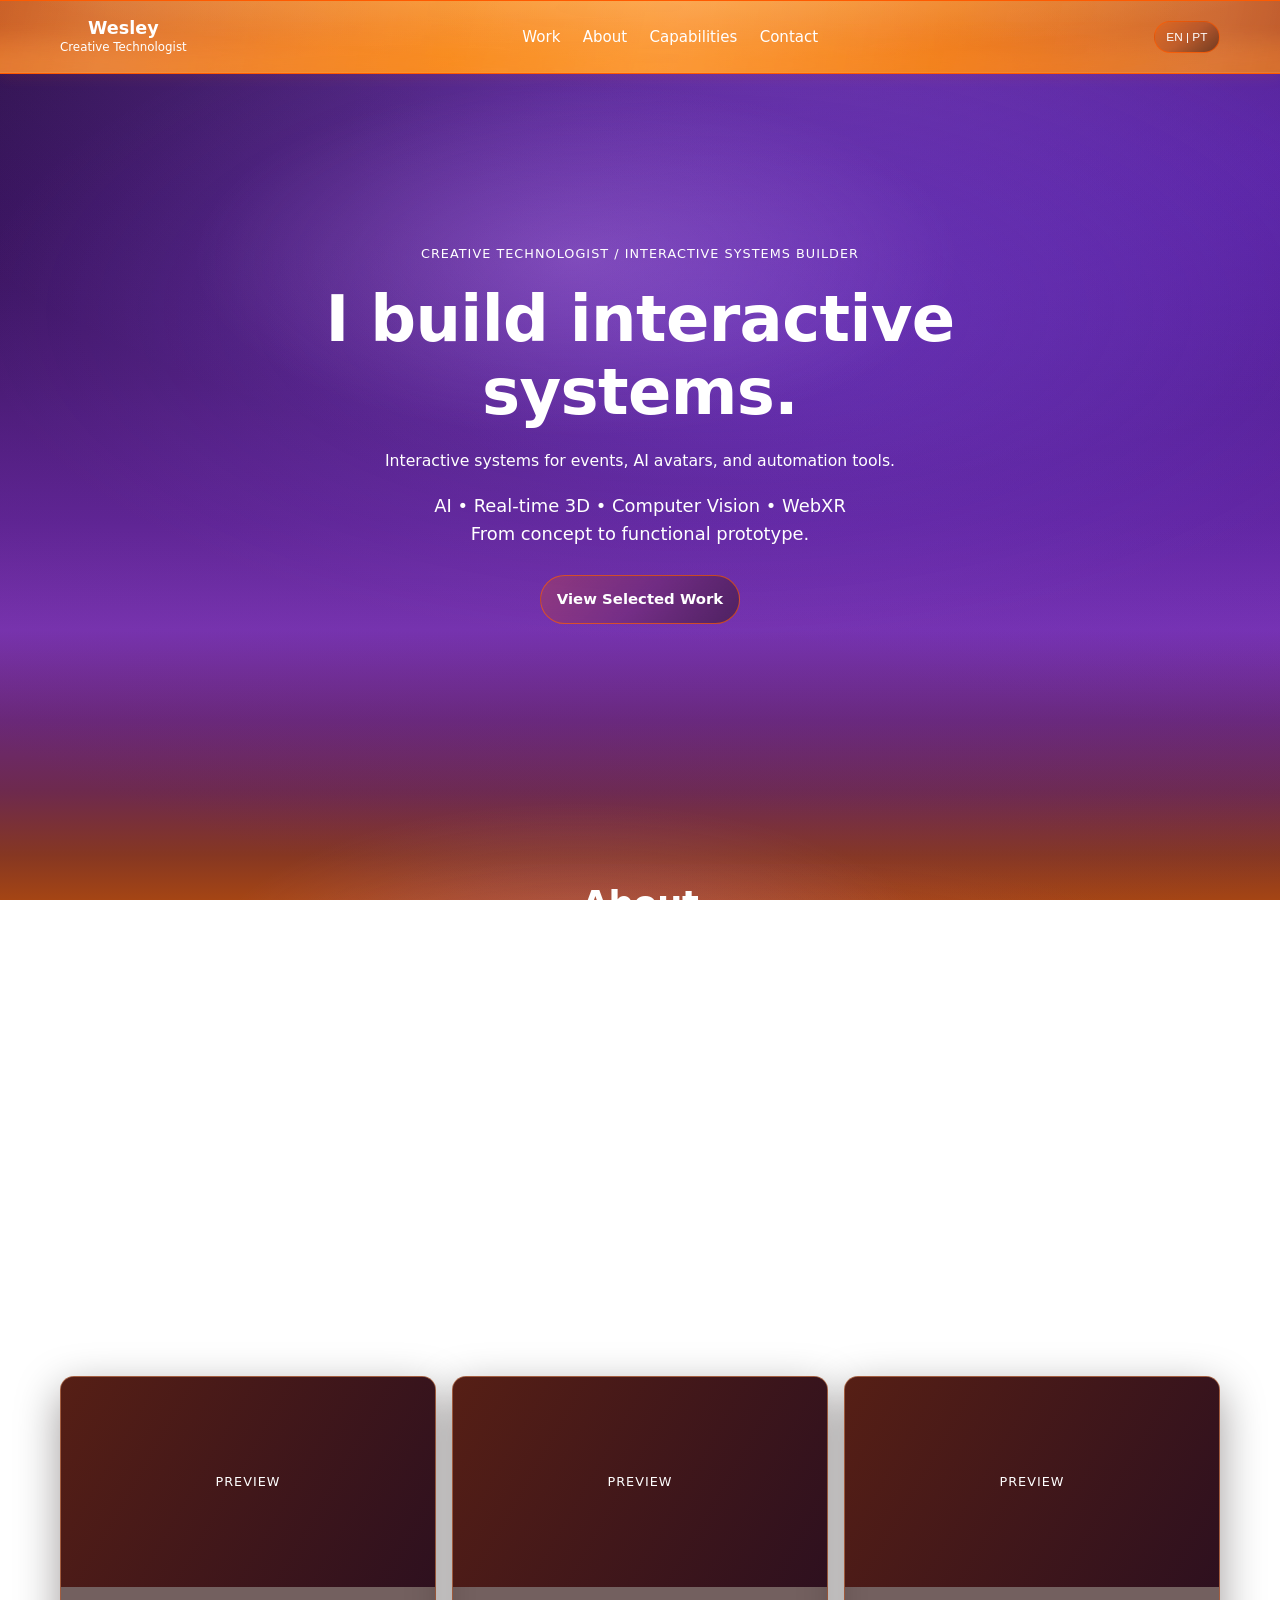
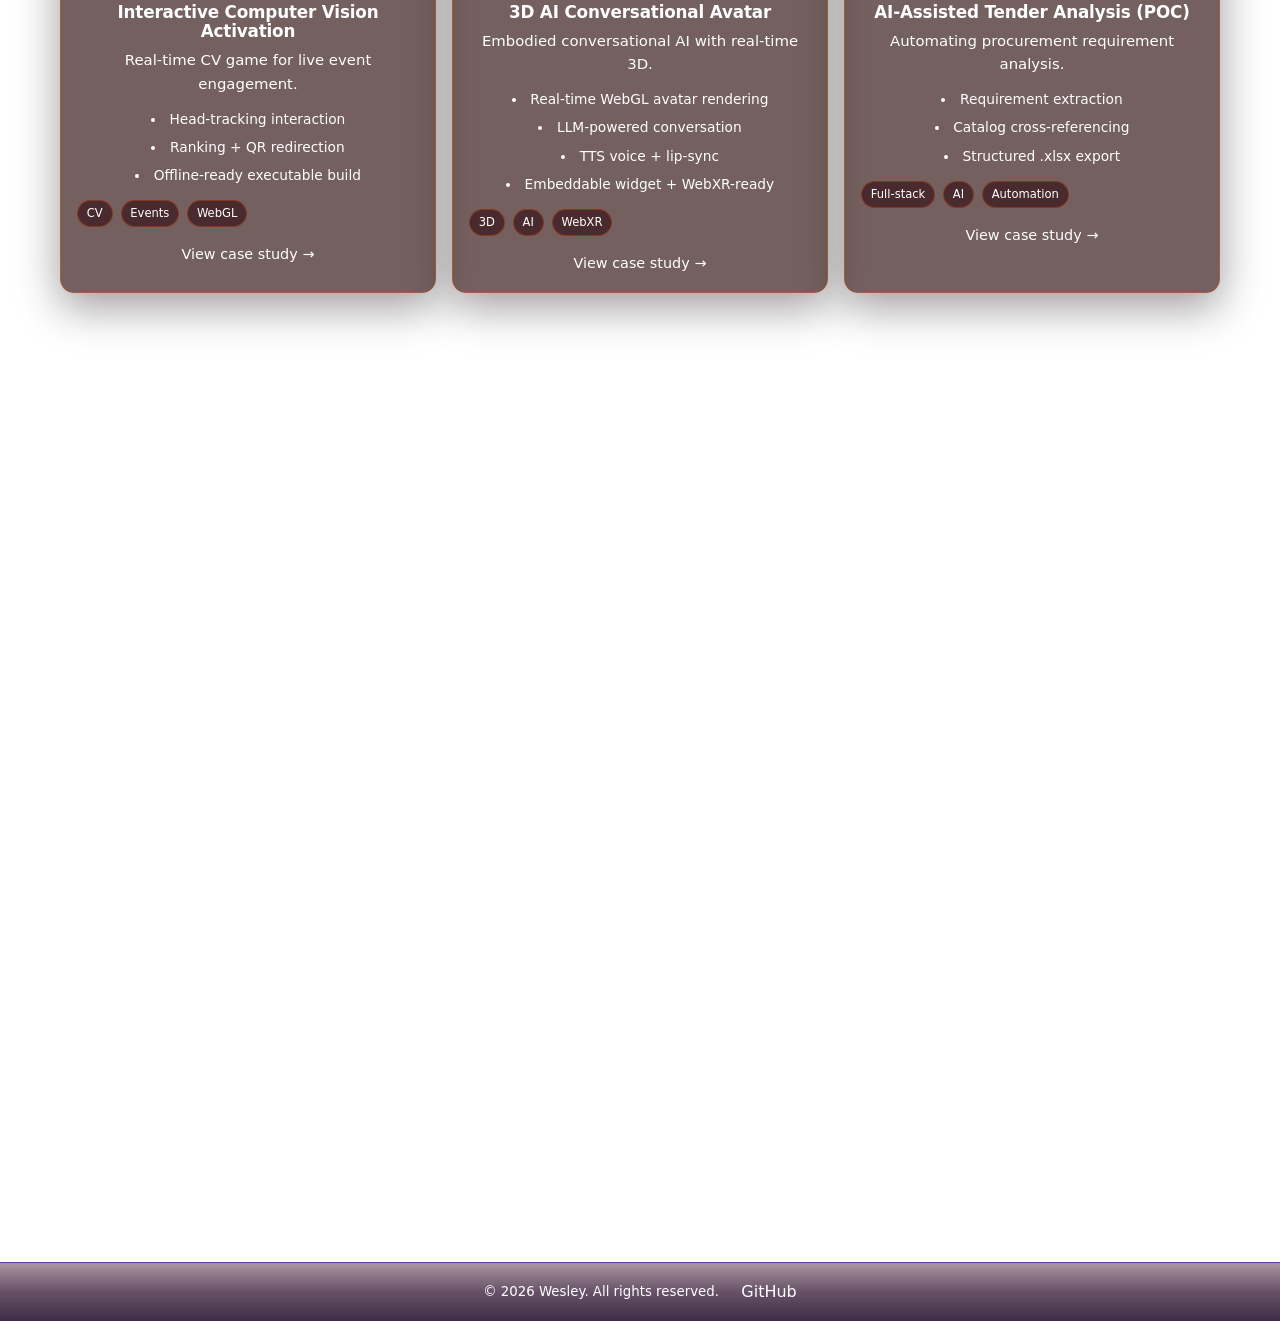
==== index.html @ 6552a95b "hi" ====
﻿<!doctype html>
<html lang="en" data-lang="en">
<head>
  <meta charset="utf-8">
  <meta name="viewport" content="width=device-width, initial-scale=1">
  <title>Wesley Lirio | Creative Technologist</title>
  <meta name="description" content="Creative Technologist portfolio focused on AI, real-time 3D, and computer vision interactive systems.">
  <meta property="og:title" content="Wesley Lirio | Creative Technologist">
  <meta property="og:description" content="I build interactive systems. AI, real-time 3D, computer vision.">
  <meta property="og:type" content="website">
  <meta property="og:image" content="assets/img/og-placeholder.jpg">
  <link rel="icon" type="image/svg+xml" href="assets/img/favicon.svg">
  <link rel="stylesheet" href="styles.css">
</head>
<body>
  <a class="skip-link" href="#main-content">Skip to content</a>

  <header class="site-header" id="top">
    <div class="container header-inner">
      <a href="#top" class="brand" aria-label="Home">
        <span class="brand-main">Wesley</span>
        <span class="brand-sub" data-i18n="brand_sub">Creative Technologist</span>
      </a>

      <nav aria-label="Primary navigation">
        <ul class="nav-list">
          <li><a href="#work" data-i18n="nav_work">Work</a></li>
          <li><a href="#about" data-i18n="nav_about">About</a></li>
          <li><a href="#capabilities" data-i18n="nav_capabilities">Capabilities</a></li>
          <li><a href="#contact" data-i18n="nav_contact">Contact</a></li>
        </ul>
      </nav>

      <button class="lang-toggle" id="langToggle" type="button" aria-label="Toggle language" aria-pressed="false">EN | PT</button>
    </div>
  </header>

  <main id="main-content">
    <section class="hero section container" id="hero">
      <p class="eyebrow" data-i18n="hero_eyebrow">Creative Technologist / Interactive Systems Builder</p>
      <h1 data-i18n="hero_title">I build interactive systems.</h1>
      <p class="hero-cred" data-i18n="hero_cred">Interactive systems for events, AI avatars, and automation tools.</p>
      <p class="hero-sub">
        <span data-i18n="hero_sub_line_1">AI • Real-time 3D • Computer Vision • WebXR</span><br>
        <span data-i18n="hero_sub_line_2">From concept to functional prototype.</span>
      </p>
      <a class="btn" href="#work" data-i18n="hero_cta">View Selected Work</a>
    </section>

    <section class="section container" id="about" aria-labelledby="about-title">
      <div class="section-head">
        <h2 id="about-title" data-i18n="about_title">About</h2>
      </div>
      <p data-i18n="about_text_1">I am Wesley Lirio, and I build interactive systems using AI, real-time 3D, and computer vision.</p>
      <p data-i18n="about_text_2">My work focuses on transforming ideas into functional prototypes - systems that can be tested, demonstrated, and iterated quickly. I combine emerging technologies with practical execution, turning concepts into usable products.</p>
      <p data-i18n="about_text_3">I've worked across event activations, AI-driven avatars, and automation tools, always focusing on practical implementation and rapid iteration.</p>
      <p data-i18n="about_text_4">I'm driven by curiosity, execution, and the challenge of making complex technology feel simple and usable.</p>
    </section>

    <section class="section container" id="work" aria-labelledby="work-title">
      <div class="section-head">
        <h2 id="work-title" data-i18n="work_title">Selected Work</h2>
      </div>

      <div class="work-grid">
        <article class="work-card" aria-label="Interactive Computer Vision Activation">
          <a class="card-link-wrap" href="projects/activation.html">
            <div class="media-wrap" data-video="assets/video/activation-preview.mp4">
              <div class="media-fallback" aria-hidden="true">
                <span>Preview</span>
              </div>
              <img src="assets/img/activation-thumb.jpg" alt="Interactive Computer Vision Activation thumbnail" loading="lazy">
              <video muted loop playsinline preload="none" aria-hidden="true">
                <source src="assets/video/activation-preview.mp4" type="video/mp4">
              </video>
              <span class="mobile-open" aria-hidden="true">Open</span>
            </div>
          </a>
          <div class="card-body">
            <h3>Interactive Computer Vision Activation</h3>
            <p>Real-time CV game for live event engagement.</p>
            <ul>
              <li>Head-tracking interaction</li>
              <li>Ranking + QR redirection</li>
              <li>Offline-ready executable build</li>
            </ul>
            <div class="tags" aria-label="Tags">
              <span>CV</span>
              <span>Events</span>
              <span>WebGL</span>
            </div>
            <a class="case-link" href="projects/activation.html">View case study <span aria-hidden="true">→</span></a>
          </div>
        </article>

        <article class="work-card" aria-label="3D AI Conversational Avatar">
          <a class="card-link-wrap" href="projects/avatar.html">
            <div class="media-wrap" data-video="assets/video/avatar-preview.mp4">
              <div class="media-fallback" aria-hidden="true">
                <span>Preview</span>
              </div>
              <img src="assets/img/avatar-thumb.jpg" alt="3D AI Conversational Avatar thumbnail" loading="lazy">
              <video muted loop playsinline preload="none" aria-hidden="true">
                <source src="assets/video/avatar-preview.mp4" type="video/mp4">
              </video>
              <span class="mobile-open" aria-hidden="true">Open</span>
            </div>
          </a>
          <div class="card-body">
            <h3>3D AI Conversational Avatar</h3>
            <p>Embodied conversational AI with real-time 3D.</p>
            <ul>
              <li>Real-time WebGL avatar rendering</li>
              <li>LLM-powered conversation</li>
              <li>TTS voice + lip-sync</li>
              <li>Embeddable widget + WebXR-ready</li>
            </ul>
            <div class="tags" aria-label="Tags">
              <span>3D</span>
              <span>AI</span>
              <span>WebXR</span>
            </div>
            <a class="case-link" href="projects/avatar.html">View case study <span aria-hidden="true">→</span></a>
          </div>
        </article>

        <article class="work-card" aria-label="AI-Assisted Tender Analysis">
          <a class="card-link-wrap" href="projects/tender.html">
            <div class="media-wrap" data-video="assets/video/tender-preview.mp4">
              <div class="media-fallback" aria-hidden="true">
                <span>Preview</span>
              </div>
              <img src="assets/img/tender-thumb.jpg" alt="AI-Assisted Tender Analysis thumbnail" loading="lazy">
              <video muted loop playsinline preload="none" aria-hidden="true">
                <source src="assets/video/tender-preview.mp4" type="video/mp4">
              </video>
              <span class="mobile-open" aria-hidden="true">Open</span>
            </div>
          </a>
          <div class="card-body">
            <h3>AI-Assisted Tender Analysis (POC)</h3>
            <p>Automating procurement requirement analysis.</p>
            <ul>
              <li>Requirement extraction</li>
              <li>Catalog cross-referencing</li>
              <li>Structured .xlsx export</li>
            </ul>
            <div class="tags" aria-label="Tags">
              <span>Full-stack</span>
              <span>AI</span>
              <span>Automation</span>
            </div>
            <a class="case-link" href="projects/tender.html">View case study <span aria-hidden="true">→</span></a>
          </div>
        </article>
      </div>
    </section>

    <section class="section container" id="capabilities" aria-labelledby="capabilities-title">
      <div class="section-head">
        <h2 id="capabilities-title" data-i18n="cap_title">Capabilities</h2>
      </div>
      <ul class="capabilities-list">
        <li data-i18n="cap_1">Interactive Systems Development</li>
        <li data-i18n="cap_2">AI Integration &amp; Prototyping</li>
        <li data-i18n="cap_3">Real-Time 3D &amp; WebXR</li>
        <li data-i18n="cap_4">Event &amp; Activation Technology</li>
        <li data-i18n="cap_5">Technical Prototyping for Innovation</li>
      </ul>
      <p class="tools-line" data-i18n="tools_line">Tools &amp; Technologies: Three.js, WebGL, WebXR, Node.js, LLM APIs, MediaPipe, Electron, Git, REST APIs.</p>
    </section>

    <section class="section container" id="contact" aria-labelledby="contact-title">
      <div class="section-head">
        <h2 id="contact-title" data-i18n="contact_title">Contact</h2>
      </div>
      <p data-i18n="contact_text">Open to opportunities in product development, innovation teams, and interactive systems.</p>
      <ul class="contact-list">
        <li>Wesley Lirio</li>
        <li><a href="mailto:mechamedeley@gmail.com">Email</a></li>
        <li><a href="https://linkedin.com/in/wesleylirio" target="_blank" rel="noopener noreferrer">LinkedIn</a></li>
        <li>Brazil (MG) - Remote-friendly</li>
      </ul>
    </section>
  </main>

  <footer class="site-footer">
    <div class="container footer-inner">
      <small>&copy; <span id="year"></span> Wesley. All rights reserved.</small>
      <a href="https://github.com/" target="_blank" rel="noopener noreferrer">GitHub</a>
    </div>
  </footer>

  <script src="main.js"></script>
</body>
</html>
---- styles.css ----
﻿:root {
  --bg: #2a1209;
  --bg-elev: rgba(50, 22, 20, 0.68);
  --bg-soft: rgba(58, 24, 30, 0.74);
  --text: #ffffff;
  --muted: #ffffff;
  --accent: #ff5a00;
  --accent-violet: #8f63ff;
  --accent-soft: #8b2a1d;
  --border: rgba(255, 90, 0, 0.34);
  --border-hot: rgba(255, 90, 0, 0.62);
  --max-width: 1160px;
  --radius: 14px;
  --header-height: 72px;
  --shadow: 0 14px 44px rgba(12, 2, 2, 0.4);
}

* {
  box-sizing: border-box;
}

html {
  scroll-behavior: smooth;
}

body {
  margin: 0;
  font-family: system-ui, -apple-system, Segoe UI, Roboto, Helvetica, Arial, sans-serif;
  background:
    radial-gradient(46% 34% at 50% 36%, rgba(215, 156, 255, 0.26) 0%, rgba(215, 156, 255, 0) 72%),
    radial-gradient(70% 52% at 50% 36%, rgba(152, 92, 255, 0.22) 0%, rgba(152, 92, 255, 0) 74%),
    radial-gradient(90% 70% at 50% 36%, rgba(96, 52, 208, 0.2) 0%, rgba(96, 52, 208, 0) 76%),
    radial-gradient(96rem 56rem at 50% -10%, rgba(168, 88, 255, 0.56), transparent 66%),
    radial-gradient(84rem 50rem at 82% 14%, rgba(120, 42, 255, 0.38), transparent 72%),
    radial-gradient(100rem 62rem at 50% 210%, rgba(255, 98, 0, 0.62), transparent 72%),
    linear-gradient(180deg, #210d36 0%, #331153 22%, #491a70 42%, #5f2490 58%, #7833ac 70%, #6a2878 80%, #6e2a4d 88%, #863722 95%, #a54514 100%);
  color: var(--text);
  line-height: 1.6;
  background-attachment: fixed;
  text-align: center;
  background-size: 90% 80%, 110% 96%, 132% 116%, 120% 120%, 125% 125%, 130% 130%, 100% 100%;
  animation: heroShaderRipple 5.8s ease-in-out infinite;
}

a {
  color: var(--text);
  text-decoration: none;
  transition: color 180ms ease;
}

a:hover {
  color: #ffffff;
}

img,
video {
  display: block;
  width: 100%;
  height: 100%;
  object-fit: cover;
}

:focus-visible {
  outline: 2px solid var(--accent);
  outline-offset: 3px;
  border-radius: 4px;
}

.skip-link {
  position: absolute;
  left: -9999px;
  top: auto;
}

.skip-link:focus {
  left: 16px;
  top: 16px;
  background: #fff;
  color: #000;
  padding: 8px 12px;
  z-index: 3000;
}

.container {
  width: min(100% - 2.4rem, var(--max-width));
  margin-inline: auto;
}

.section {
  padding: clamp(3.4rem, 7vw, 6rem) 0;
  scroll-margin-top: calc(var(--header-height) + 1rem);
}

.section-head {
  margin-bottom: 1.25rem;
}

h1,
h2,
h3 {
  margin: 0;
  line-height: 1.15;
  letter-spacing: -0.01em;
}

h1 {
  font-size: clamp(2rem, 5vw, 4rem);
  max-width: 16ch;
}

h2 {
  font-size: clamp(1.5rem, 3.1vw, 2.2rem);
}

p {
  margin: 0 0 1rem;
  color: #ffffff;
}


.site-header {
  position: sticky;
  top: 0;
  z-index: 1000;
  border-top: 1px solid #ff5a00;
  border-bottom: 1px solid #ff5a00;
  overflow: hidden;
  background-clip: padding-box;
  background:
    radial-gradient(66% 190% at 50% -36%, rgba(255, 235, 170, 0.42) 0%, rgba(255, 235, 170, 0) 58%),
    radial-gradient(58% 160% at 50% 20%, rgba(255, 110, 16, 0.42) 0%, rgba(255, 110, 16, 0) 64%),
    radial-gradient(120% 220% at 14% 100%, rgba(255, 90, 0, 0.28) 0%, rgba(255, 90, 0, 0) 62%),
    linear-gradient(100deg, rgba(168, 58, 16, 0.92) 0%, rgba(238, 106, 24, 0.93) 36%, rgba(255, 126, 30, 0.94) 50%, rgba(236, 104, 22, 0.93) 64%, rgba(160, 55, 15, 0.92) 100%);
  background-size: 140% 140%;
  background-position: 50% 48%;
  animation: sunsetDrift 7.8s ease-in-out infinite alternate;
  box-shadow: inset 0 -1px 0 rgba(255, 170, 88, 0.2), 0 0 16px rgba(255, 90, 0, 0.14);
}

.site-header::before {
  content: "";
  position: absolute;
  inset: -38% -30%;
  pointer-events: none;
  background:
    radial-gradient(30% 46% at 8% 72%, rgba(255, 154, 58, 0.44) 0%, rgba(255, 154, 58, 0) 72%),
    radial-gradient(32% 48% at 28% 74%, rgba(255, 124, 26, 0.38) 0%, rgba(255, 124, 26, 0) 72%),
    radial-gradient(30% 46% at 48% 70%, rgba(255, 142, 36, 0.42) 0%, rgba(255, 142, 36, 0) 72%),
    radial-gradient(34% 50% at 70% 76%, rgba(255, 118, 20, 0.38) 0%, rgba(255, 118, 20, 0) 72%),
    radial-gradient(30% 46% at 92% 72%, rgba(255, 150, 50, 0.4) 0%, rgba(255, 150, 50, 0) 72%);
  filter: blur(5px);
  opacity: 0.98;
  animation: waveRoll 4.4s ease-in-out infinite;
}

.site-header::after {
  content: "";
  position: absolute;
  inset: -28% -24%;
  pointer-events: none;
  background:
    linear-gradient(102deg, rgba(255, 214, 148, 0) 8%, rgba(255, 214, 148, 0.28) 22%, rgba(255, 114, 18, 0.46) 40%, rgba(255, 162, 78, 0.4) 52%, rgba(255, 114, 18, 0.4) 66%, rgba(255, 214, 148, 0.22) 80%, rgba(255, 214, 148, 0) 92%);
  mix-blend-mode: screen;
  filter: blur(8px);
  opacity: 0.88;
  animation: crestSweep 4.2s ease-in-out infinite;
}

.header-inner {
  min-height: var(--header-height);
  display: grid;
  grid-template-columns: auto 1fr auto;
  align-items: center;
  gap: 1rem;
  position: relative;
  z-index: 1;
}

@keyframes sunsetDrift {
  0% {
    background-position: 38% 46%;
    filter: saturate(1.02) brightness(0.94);
  }
  50% {
    background-position: 60% 56%;
    filter: saturate(1.2) brightness(1.1);
  }
  100% {
    background-position: 40% 50%;
    filter: saturate(1.05) brightness(0.96);
  }
}

@keyframes waveRoll {
  0% {
    transform: translateX(-10%) translateY(4%) scaleX(1.06) scaleY(0.94);
    opacity: 0.8;
  }
  25% {
    transform: translateX(3%) translateY(-3%) scaleX(0.96) scaleY(1.04);
    opacity: 1;
  }
  50% {
    transform: translateX(12%) translateY(2%) scaleX(1.08) scaleY(0.96);
    opacity: 0.88;
  }
  75% {
    transform: translateX(1%) translateY(-4%) scaleX(0.98) scaleY(1.04);
    opacity: 1;
  }
  100% {
    transform: translateX(-11%) translateY(3%) scaleX(1.07) scaleY(0.95);
    opacity: 0.82;
  }
}

@keyframes crestSweep {
  0% {
    transform: translateX(-28%) translateY(2%) rotate(-1.2deg);
    opacity: 0.5;
  }
  35% {
    transform: translateX(8%) translateY(-2%) rotate(0.9deg);
    opacity: 0.92;
  }
  50% {
    transform: translateX(20%) translateY(0%) rotate(1deg);
    opacity: 1;
  }
  75% {
    transform: translateX(4%) translateY(2%) rotate(-0.7deg);
    opacity: 0.84;
  }
  100% {
    transform: translateX(-26%) translateY(-1%) rotate(-1deg);
    opacity: 0.54;
  }
}

@keyframes heroShaderRipple {
  0% {
    background-position:
      50% 36%,
      50% 36%,
      50% 36%,
      46% -6%,
      80% 16%,
      50% 210%,
      50% 0%;
    background-size: 84% 74%, 102% 90%, 122% 106%, 120% 120%, 125% 125%, 130% 130%, 100% 100%;
    filter: saturate(0.98) brightness(0.97);
  }
  30% {
    background-position:
      48.5% 34.4%,
      51.4% 36.8%,
      49.3% 36.2%,
      54% -4%,
      74% 22%,
      52% 206%,
      50% 0%;
    background-size: 124% 108%, 140% 122%, 164% 144%, 124% 124%, 128% 128%, 132% 132%, 100% 100%;
    filter: saturate(1.12) brightness(1.05);
  }
  55% {
    background-position:
      51.2% 37.6%,
      49.2% 35.2%,
      51.4% 36.9%,
      50% -10%,
      86% 14%,
      49% 214%,
      50% 0%;
    background-size: 148% 130%, 166% 146%, 186% 164%, 128% 128%, 132% 132%, 136% 136%, 100% 100%;
    filter: saturate(1.16) brightness(1.08);
  }
  78% {
    background-position:
      48.8% 36.8%,
      51.7% 34.8%,
      49.1% 35.8%,
      44% -8%,
      82% 18%,
      47% 216%,
      50% 0%;
    background-size: 130% 114%, 148% 128%, 170% 150%, 124% 124%, 129% 129%, 133% 133%, 100% 100%;
    filter: saturate(1.08) brightness(1.03);
  }
  100% {
    background-position:
      50% 36%,
      50% 36%,
      50% 36%,
      46% -6%,
      84% 18%,
      50% 212%,
      50% 0%;
    background-size: 84% 74%, 102% 90%, 122% 106%, 120% 120%, 125% 125%, 130% 130%, 100% 100%;
    filter: saturate(1) brightness(0.98);
  }
}

.brand {
  display: inline-flex;
  flex-direction: column;
  line-height: 1;
}

.brand-main {
  font-size: 1.1rem;
  font-weight: 700;
}

.brand-sub {
  margin-top: 0.3rem;
  font-size: 0.74rem;
  color: var(--muted);
}

.nav-list {
  list-style: none;
  margin: 0;
  padding: 0;
  display: flex;
  justify-content: center;
  gap: clamp(0.8rem, 2vw, 1.4rem);
}

.nav-list a {
  color: #ffffff;
  font-size: 0.94rem;
}

.nav-list a:hover {
  color: #ffffff;
}

.lang-toggle {
  border: 1px solid rgba(255, 90, 0, 0.72);
  background: linear-gradient(145deg, rgba(255, 90, 0, 0.22), rgba(124, 37, 24, 0.28) 50%, rgba(36, 15, 18, 0.58) 100%);
  color: var(--text);
  cursor: pointer;
  padding: 0.48rem 0.72rem;
  border-radius: 999px;
  font-size: 0.74rem;
  transition: border-color 180ms ease, color 180ms ease, box-shadow 180ms ease;
}

.lang-toggle:hover {
  border-color: var(--accent);
  color: #ffffff;
  box-shadow: 0 0 0 1px rgba(255, 90, 0, 0.5), 0 0 16px rgba(255, 90, 0, 0.28);
}

.hero {
  min-height: min(80vh, 780px);
  display: grid;
  align-content: center;
  gap: 1.15rem;
  justify-items: center;
}

.eyebrow {
  margin: 0;
  color: #ffffff;
  font-size: 0.8rem;
  letter-spacing: 0.08em;
  text-transform: uppercase;
}

.hero-sub {
  max-width: 62ch;
  margin: 0;
  color: #ffffff;
  font-size: clamp(1rem, 1.4vw, 1.18rem);
}

.hero-cred {
  margin: 0;
  color: #ffffff;
  font-size: clamp(0.98rem, 1.2vw, 1.08rem);
}

.btn {
  display: inline-flex;
  justify-self: center;
  margin-top: 0.5rem;
  border: 1px solid rgba(255, 90, 0, 0.68);
  color: #ffffff;
  background: linear-gradient(135deg, rgba(255, 90, 0, 0.24), rgba(124, 37, 24, 0.26), rgba(41, 17, 20, 0.5));
  padding: 0.72rem 1rem;
  border-radius: 999px;
  font-weight: 600;
  font-size: 0.93rem;
  transition: background-color 180ms ease, border-color 180ms ease, transform 180ms ease, box-shadow 180ms ease;
}

.btn:hover {
  background: linear-gradient(135deg, rgba(255, 90, 0, 0.34), rgba(138, 41, 30, 0.3), rgba(62, 21, 40, 0.42));
  border-color: var(--accent);
  transform: translateY(-1px);
  box-shadow: 0 0 0 1px rgba(255, 90, 0, 0.35), 0 0 20px rgba(255, 90, 0, 0.24);
}

.work-grid {
  display: grid;
  grid-template-columns: repeat(3, minmax(0, 1fr));
  gap: 1rem;
}

.work-card {
  border: 1px solid var(--border);
  border-radius: var(--radius);
  overflow: hidden;
  background: var(--bg-elev);
  box-shadow: var(--shadow);
}

.work-card:hover,
.work-card:focus-within {
  border-color: var(--border-hot);
  box-shadow: var(--shadow), 0 0 0 1px rgba(255, 90, 0, 0.32), 0 0 24px rgba(255, 90, 0, 0.2);
}

.card-link-wrap {
  display: block;
}

.media-wrap {
  position: relative;
  aspect-ratio: 16 / 9;
  background: linear-gradient(120deg, rgba(84, 32, 24, 0.86), rgba(41, 18, 24, 0.96));
  overflow: hidden;
}

.media-fallback {
  position: absolute;
  inset: 0;
  display: grid;
  place-items: center;
  background: linear-gradient(120deg, rgba(86, 30, 20, 0.92), rgba(46, 16, 31, 0.96));
  color: #ffffff;
  font-size: 0.8rem;
  letter-spacing: 0.08em;
  text-transform: uppercase;
}

.media-wrap img,
.media-wrap video {
  position: absolute;
  inset: 0;
}

.media-wrap video {
  opacity: 0;
  transition: opacity 220ms ease;
}

.work-card.is-previewing .media-wrap video {
  opacity: 1;
}

.mobile-open {
  position: absolute;
  right: 0.7rem;
  bottom: 0.7rem;
  border: 1px solid rgba(255, 90, 0, 0.58);
  background: rgba(53, 20, 19, 0.66);
  color: #ffffff;
  padding: 0.22rem 0.55rem;
  border-radius: 999px;
  font-size: 0.72rem;
  display: none;
}

.card-body {
  padding: 1rem;
  text-align: center;
}

.card-body h3 {
  font-size: 1.05rem;
}

.card-body p {
  margin-top: 0.45rem;
  margin-bottom: 0.7rem;
  font-size: 0.93rem;
}

.card-body ul {
  margin: 0 0 0.9rem;
  padding-left: 0;
  list-style-position: inside;
  color: #ffffff;
  font-size: 0.86rem;
}

.card-body li {
  margin-bottom: 0.38rem;
}

.tags {
  display: flex;
  flex-wrap: wrap;
  gap: 0.5rem;
  margin-bottom: 0.9rem;
}

.tags span {
  border: 1px solid rgba(255, 90, 0, 0.34);
  background: var(--bg-soft);
  color: #ffffff;
  border-radius: 999px;
  padding: 0.2rem 0.55rem;
  font-size: 0.72rem;
}

.case-link {
  display: inline-flex;
  align-items: center;
  gap: 0.3rem;
  color: #ffffff;
  font-size: 0.9rem;
}

.case-link:hover {
  color: #ffffff;
}

.capabilities-list,
.contact-list {
  margin: 0 0 1rem;
  padding-left: 0;
  list-style-position: inside;
}

.capabilities-list li,
.contact-list li {
  margin-bottom: 0.5rem;
}

.tools-line {
  margin-top: 1.1rem;
  color: var(--muted);
  font-size: 0.9rem;
}

.site-footer {
  border-top: 1px solid rgba(143, 99, 255, 0.45);
  background: linear-gradient(180deg, rgba(66, 20, 44, 0.45), rgba(44, 14, 45, 0.72), rgba(28, 10, 37, 0.86));
  box-shadow: inset 0 1px 0 rgba(143, 99, 255, 0.22);
  padding: 1rem 0;
}

.site-footer a {
  color: #ffffff;
}

.site-footer a:hover {
  color: #ffffff;
}

.footer-inner {
  display: flex;
  justify-content: center;
  align-items: center;
  gap: 1.4rem;
  text-align: center;
}

.project-main {
  padding-top: 1.2rem;
}

.back-link {
  color: var(--muted);
  font-size: 0.92rem;
}

.back-link:hover {
  color: #ffffff;
}

.project-header {
  margin-top: 1.5rem;
  margin-bottom: 2rem;
}

.project-header p {
  margin-top: 0.75rem;
  max-width: 70ch;
  margin-inline: auto;
}

.project-grid {
  display: grid;
  grid-template-columns: 1fr;
  gap: 1rem;
}

.project-block {
  border: 1px solid var(--border);
  background: var(--bg-elev);
  border-radius: var(--radius);
  padding: 1rem;
  text-align: center;
}

.project-block:hover,
.project-block:focus-within {
  border-color: var(--border-hot);
  box-shadow: 0 0 0 1px rgba(255, 90, 0, 0.32), 0 0 22px rgba(255, 90, 0, 0.18);
}

.project-block h2 {
  font-size: 1.2rem;
  margin-bottom: 0.45rem;
}

.tech-stack {
  display: flex;
  flex-wrap: wrap;
  gap: 0.5rem;
  margin-top: 0.75rem;
  justify-content: center;
}

.tech-stack span {
  border: 1px solid rgba(255, 90, 0, 0.32);
  border-radius: 999px;
  padding: 0.2rem 0.55rem;
  font-size: 0.8rem;
  color: #ffffff;
}

.video-placeholder {
  min-height: 220px;
  border: 1px dashed rgba(255, 90, 0, 0.44);
  border-radius: 12px;
  display: none;
  place-items: center;
  background: rgba(49, 18, 29, 0.72);
  color: #ffffff;
  text-align: center;
  padding: 1rem;
}

.video-placeholder.is-visible {
  display: grid;
}

@media (max-width: 980px) {
  .header-inner {
    grid-template-columns: 1fr auto;
    grid-template-areas:
      "brand lang"
      "nav nav";
    gap: 0.6rem;
    padding: 0.5rem 0 0.7rem;
  }

  .brand {
    grid-area: brand;
  }

  nav {
    grid-area: nav;
  }

  .lang-toggle {
    grid-area: lang;
    justify-self: end;
  }

  .nav-list {
    justify-content: flex-start;
    flex-wrap: wrap;
  }

  .work-grid {
    grid-template-columns: repeat(2, minmax(0, 1fr));
  }
}

@media (max-width: 720px) {
  .container {
    width: min(100% - 1.3rem, var(--max-width));
  }

  .hero {
    min-height: auto;
    padding-top: 1.4rem;
  }

  .work-grid {
    grid-template-columns: 1fr;
  }

  .mobile-open {
    display: inline-flex;
  }

  .footer-inner {
    flex-direction: column;
    align-items: center;
  }

  body {
    background-attachment: scroll;
  }
}

@media (prefers-reduced-motion: reduce) {
  *,
  *::before,
  *::after {
    animation: none !important;
    transition-duration: 0.01ms !important;
    scroll-behavior: auto !important;
  }
}
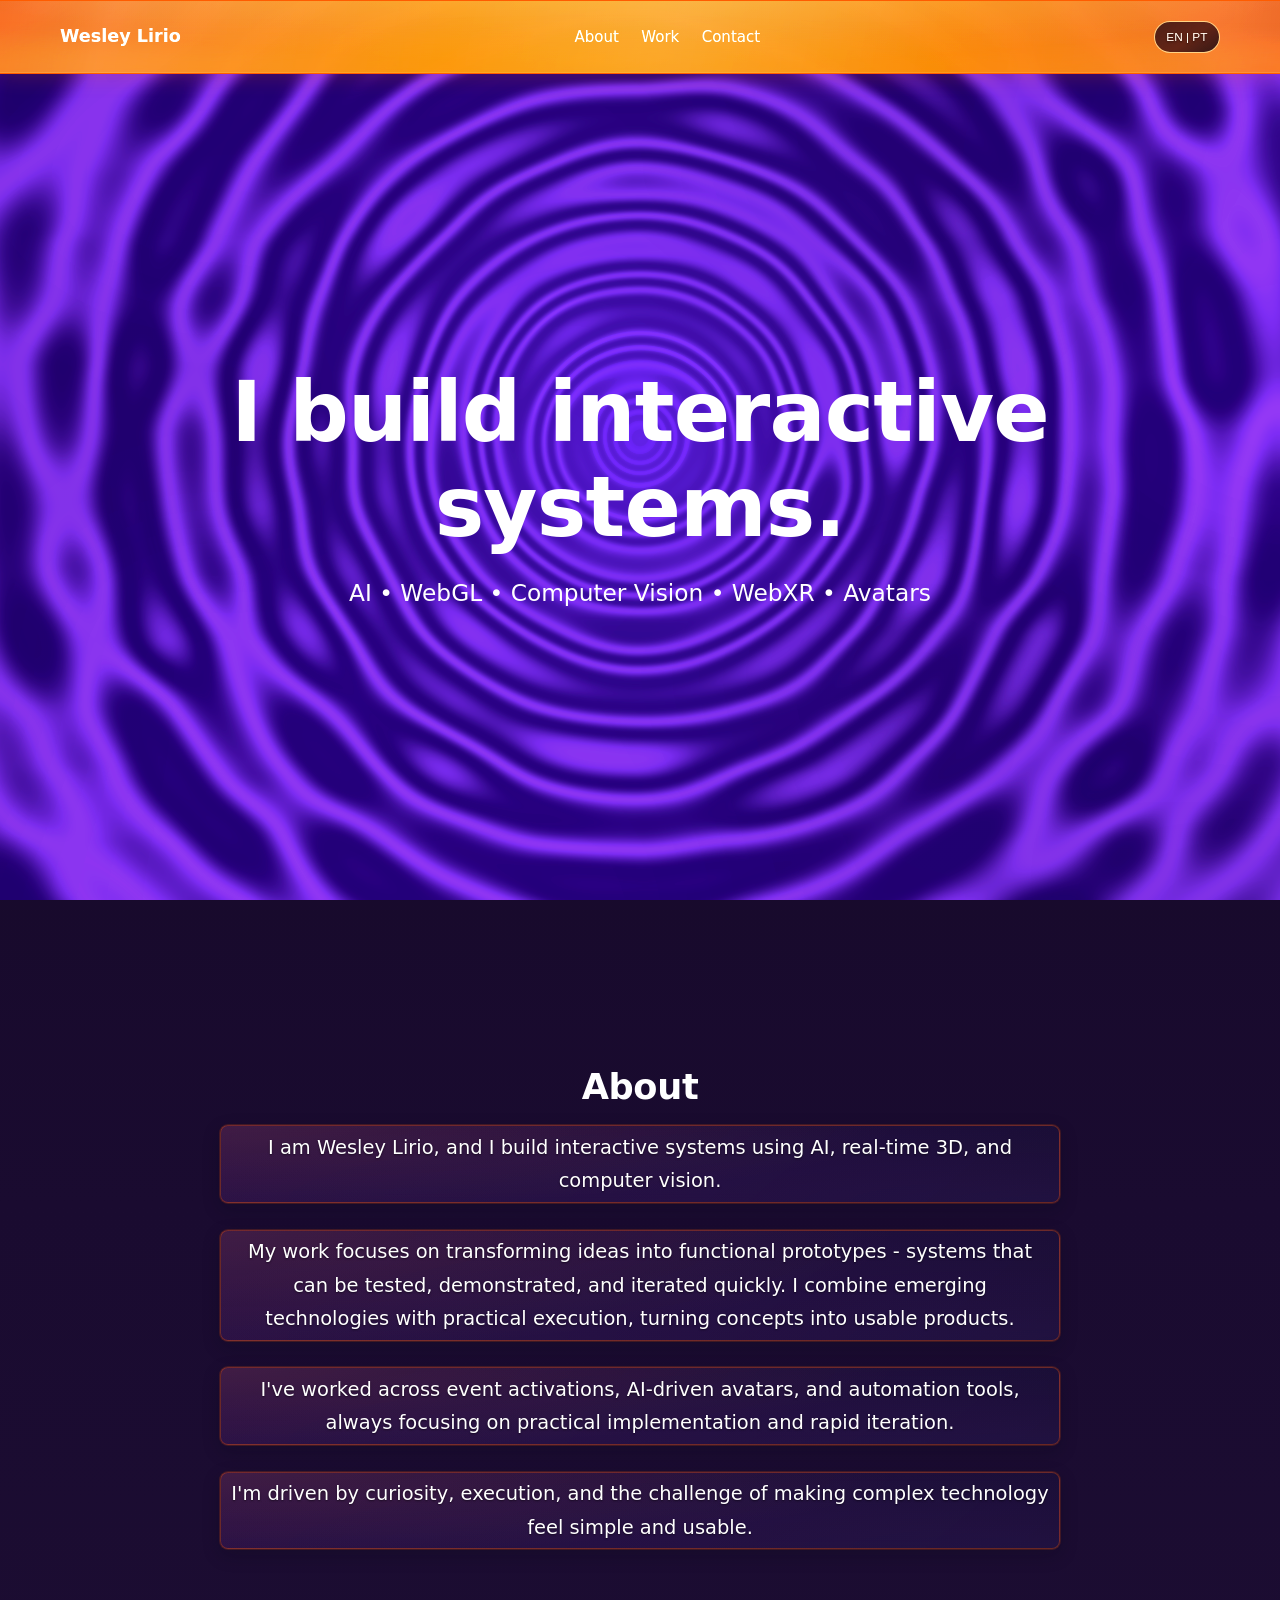
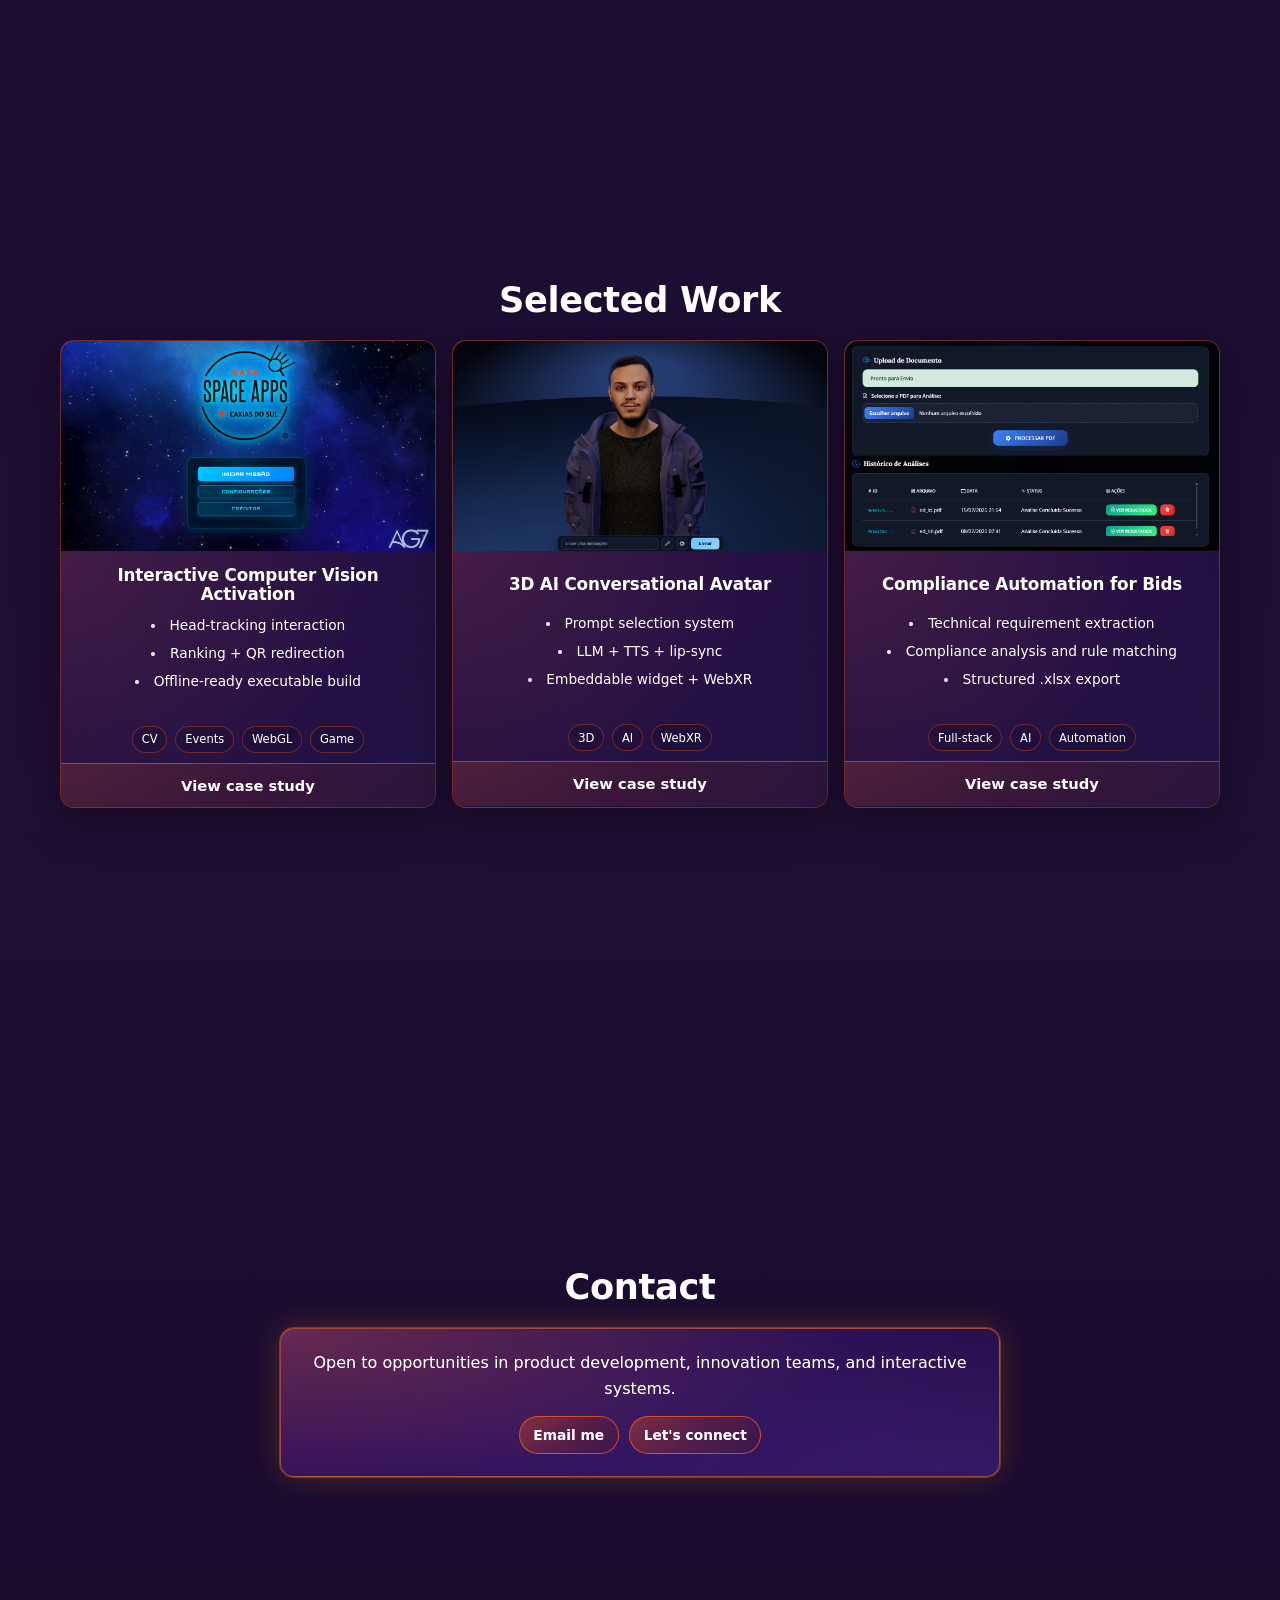
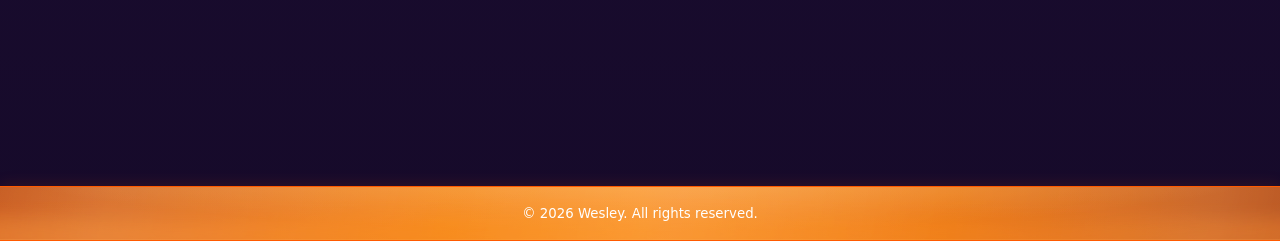
==== commit ade152e0: "feat: update portfolio project pages, media galleries, and i18n" ====
--- a/index.html
+++ b/index.html
@@ -3,7 +3,7 @@
 <head>
   <meta charset="utf-8">
   <meta name="viewport" content="width=device-width, initial-scale=1">
-  <title>Wesley Lirio | Creative Technologist</title>
+  <title>Portifolio</title>
   <meta name="description" content="Creative Technologist portfolio focused on AI, real-time 3D, and computer vision interactive systems.">
   <meta property="og:title" content="Wesley Lirio | Creative Technologist">
   <meta property="og:description" content="I build interactive systems. AI, real-time 3D, computer vision.">
@@ -18,15 +18,13 @@
   <header class="site-header" id="top">
     <div class="container header-inner">
       <a href="#top" class="brand" aria-label="Home">
-        <span class="brand-main">Wesley</span>
-        <span class="brand-sub" data-i18n="brand_sub">Creative Technologist</span>
+        <span class="brand-main">Wesley Lirio</span>
       </a>
 
       <nav aria-label="Primary navigation">
         <ul class="nav-list">
+          <li><a href="#about" data-i18n="nav_about">About</a></li>
           <li><a href="#work" data-i18n="nav_work">Work</a></li>
-          <li><a href="#about" data-i18n="nav_about">About</a></li>
-          <li><a href="#capabilities" data-i18n="nav_capabilities">Capabilities</a></li>
           <li><a href="#contact" data-i18n="nav_contact">Contact</a></li>
         </ul>
       </nav>
@@ -37,14 +35,10 @@
 
   <main id="main-content">
     <section class="hero section container" id="hero">
-      <p class="eyebrow" data-i18n="hero_eyebrow">Creative Technologist / Interactive Systems Builder</p>
       <h1 data-i18n="hero_title">I build interactive systems.</h1>
-      <p class="hero-cred" data-i18n="hero_cred">Interactive systems for events, AI avatars, and automation tools.</p>
       <p class="hero-sub">
-        <span data-i18n="hero_sub_line_1">AI • Real-time 3D • Computer Vision • WebXR</span><br>
-        <span data-i18n="hero_sub_line_2">From concept to functional prototype.</span>
+        <span data-i18n="hero_sub_line_1">AI • WebGL • Computer Vision • WebXR • Avatars</span>
       </p>
-      <a class="btn" href="#work" data-i18n="hero_cta">View Selected Work</a>
     </section>
 
     <section class="section container" id="about" aria-labelledby="about-title">
@@ -67,29 +61,29 @@
           <a class="card-link-wrap" href="projects/activation.html">
             <div class="media-wrap" data-video="assets/video/activation-preview.mp4">
               <div class="media-fallback" aria-hidden="true">
-                <span>Preview</span>
+                <span data-i18n="work_preview">Preview</span>
               </div>
-              <img src="assets/img/activation-thumb.jpg" alt="Interactive Computer Vision Activation thumbnail" loading="lazy">
+              <img src="assets/img/spacegame-thumb.png" alt="Interactive Computer Vision Activation thumbnail" loading="lazy">
               <video muted loop playsinline preload="none" aria-hidden="true">
                 <source src="assets/video/activation-preview.mp4" type="video/mp4">
               </video>
-              <span class="mobile-open" aria-hidden="true">Open</span>
+              <span class="mobile-open" aria-hidden="true" data-i18n="work_open">Open</span>
             </div>
           </a>
           <div class="card-body">
-            <h3>Interactive Computer Vision Activation</h3>
-            <p>Real-time CV game for live event engagement.</p>
+            <h3 data-i18n="work_1_title">Interactive Computer Vision Activation</h3>
             <ul>
-              <li>Head-tracking interaction</li>
-              <li>Ranking + QR redirection</li>
-              <li>Offline-ready executable build</li>
+              <li data-i18n="work_1_b1">Head-tracking interaction</li>
+              <li data-i18n="work_1_b2">Ranking + QR redirection</li>
+              <li data-i18n="work_1_b3">Offline-ready executable build</li>
             </ul>
             <div class="tags" aria-label="Tags">
               <span>CV</span>
-              <span>Events</span>
+              <span data-i18n="work_tag_events">Events</span>
               <span>WebGL</span>
+              <span data-i18n="work_tag_game">Game</span>
             </div>
-            <a class="case-link" href="projects/activation.html">View case study <span aria-hidden="true">→</span></a>
+            <a class="case-link" href="projects/activation.html"><span data-i18n="work_case_link">View case study</span></a>
           </div>
         </article>
 
@@ -97,30 +91,28 @@
           <a class="card-link-wrap" href="projects/avatar.html">
             <div class="media-wrap" data-video="assets/video/avatar-preview.mp4">
               <div class="media-fallback" aria-hidden="true">
-                <span>Preview</span>
+                <span data-i18n="work_preview">Preview</span>
               </div>
-              <img src="assets/img/avatar-thumb.jpg" alt="3D AI Conversational Avatar thumbnail" loading="lazy">
+              <img src="assets/img/avatar-thumb.png" alt="3D AI Conversational Avatar thumbnail" loading="lazy">
               <video muted loop playsinline preload="none" aria-hidden="true">
                 <source src="assets/video/avatar-preview.mp4" type="video/mp4">
               </video>
-              <span class="mobile-open" aria-hidden="true">Open</span>
+              <span class="mobile-open" aria-hidden="true" data-i18n="work_open">Open</span>
             </div>
           </a>
           <div class="card-body">
-            <h3>3D AI Conversational Avatar</h3>
-            <p>Embodied conversational AI with real-time 3D.</p>
+            <h3 data-i18n="work_2_title">3D AI Conversational Avatar</h3>
             <ul>
-              <li>Real-time WebGL avatar rendering</li>
-              <li>LLM-powered conversation</li>
-              <li>TTS voice + lip-sync</li>
-              <li>Embeddable widget + WebXR-ready</li>
+              <li data-i18n="work_2_b1">Prompt selection system</li>
+              <li data-i18n="work_2_b2">LLM + TTS + lip-sync</li>
+              <li data-i18n="work_2_b3">Embeddable widget + WebXR</li>
             </ul>
             <div class="tags" aria-label="Tags">
               <span>3D</span>
               <span>AI</span>
               <span>WebXR</span>
             </div>
-            <a class="case-link" href="projects/avatar.html">View case study <span aria-hidden="true">→</span></a>
+            <a class="case-link" href="projects/avatar.html"><span data-i18n="work_case_link">View case study</span></a>
           </div>
         </article>
 
@@ -128,69 +120,54 @@
           <a class="card-link-wrap" href="projects/tender.html">
             <div class="media-wrap" data-video="assets/video/tender-preview.mp4">
               <div class="media-fallback" aria-hidden="true">
-                <span>Preview</span>
+                <span data-i18n="work_preview">Preview</span>
               </div>
-              <img src="assets/img/tender-thumb.jpg" alt="AI-Assisted Tender Analysis thumbnail" loading="lazy">
+              <img src="assets/img/tender-thumb.png" alt="AI-Assisted Tender Analysis thumbnail" loading="lazy">
               <video muted loop playsinline preload="none" aria-hidden="true">
                 <source src="assets/video/tender-preview.mp4" type="video/mp4">
               </video>
-              <span class="mobile-open" aria-hidden="true">Open</span>
+              <span class="mobile-open" aria-hidden="true" data-i18n="work_open">Open</span>
             </div>
           </a>
           <div class="card-body">
-            <h3>AI-Assisted Tender Analysis (POC)</h3>
-            <p>Automating procurement requirement analysis.</p>
+            <h3 data-i18n="work_3_title">Compliance Automation for Bids</h3>
             <ul>
-              <li>Requirement extraction</li>
-              <li>Catalog cross-referencing</li>
-              <li>Structured .xlsx export</li>
+              <li data-i18n="work_3_b1">Technical requirement extraction</li>
+              <li data-i18n="work_3_b2">Compliance analysis and rule matching</li>
+              <li data-i18n="work_3_b3">Structured .xlsx export</li>
             </ul>
             <div class="tags" aria-label="Tags">
-              <span>Full-stack</span>
+              <span data-i18n="work_tag_full_stack">Full-stack</span>
               <span>AI</span>
-              <span>Automation</span>
+              <span data-i18n="work_tag_automation">Automation</span>
             </div>
-            <a class="case-link" href="projects/tender.html">View case study <span aria-hidden="true">→</span></a>
+            <a class="case-link" href="projects/tender.html"><span data-i18n="work_case_link">View case study</span></a>
           </div>
         </article>
       </div>
-    </section>
-
-    <section class="section container" id="capabilities" aria-labelledby="capabilities-title">
-      <div class="section-head">
-        <h2 id="capabilities-title" data-i18n="cap_title">Capabilities</h2>
-      </div>
-      <ul class="capabilities-list">
-        <li data-i18n="cap_1">Interactive Systems Development</li>
-        <li data-i18n="cap_2">AI Integration &amp; Prototyping</li>
-        <li data-i18n="cap_3">Real-Time 3D &amp; WebXR</li>
-        <li data-i18n="cap_4">Event &amp; Activation Technology</li>
-        <li data-i18n="cap_5">Technical Prototyping for Innovation</li>
-      </ul>
-      <p class="tools-line" data-i18n="tools_line">Tools &amp; Technologies: Three.js, WebGL, WebXR, Node.js, LLM APIs, MediaPipe, Electron, Git, REST APIs.</p>
     </section>
 
     <section class="section container" id="contact" aria-labelledby="contact-title">
       <div class="section-head">
         <h2 id="contact-title" data-i18n="contact_title">Contact</h2>
       </div>
-      <p data-i18n="contact_text">Open to opportunities in product development, innovation teams, and interactive systems.</p>
-      <ul class="contact-list">
-        <li>Wesley Lirio</li>
-        <li><a href="mailto:mechamedeley@gmail.com">Email</a></li>
-        <li><a href="https://linkedin.com/in/wesleylirio" target="_blank" rel="noopener noreferrer">LinkedIn</a></li>
-        <li>Brazil (MG) - Remote-friendly</li>
-      </ul>
+      <div class="contact-panel">
+        <p data-i18n="contact_text">Open to opportunities in product development, innovation teams, and interactive systems.</p>
+        <div class="contact-actions">
+          <a class="contact-cta" href="mailto:mechamedeley@gmail.com">Email me</a>
+          <a class="contact-cta" href="https://linkedin.com/in/wesleylirio" target="_blank" rel="noopener noreferrer">Let's connect</a>
+        </div>
+      </div>
     </section>
   </main>
 
   <footer class="site-footer">
     <div class="container footer-inner">
       <small>&copy; <span id="year"></span> Wesley. All rights reserved.</small>
-      <a href="https://github.com/" target="_blank" rel="noopener noreferrer">GitHub</a>
     </div>
   </footer>
 
   <script src="main.js"></script>
 </body>
 </html>
+
--- a/styles.css
+++ b/styles.css
@@ -13,6 +13,8 @@
   --radius: 14px;
   --header-height: 72px;
   --shadow: 0 14px 44px rgba(12, 2, 2, 0.4);
+  --orange-glow-low: rgba(255, 110, 28, 0.24);
+  --orange-glow-high: rgba(255, 136, 48, 0.42);
 }
 
 * {
@@ -26,20 +28,28 @@
 body {
   margin: 0;
   font-family: system-ui, -apple-system, Segoe UI, Roboto, Helvetica, Arial, sans-serif;
-  background:
-    radial-gradient(46% 34% at 50% 36%, rgba(215, 156, 255, 0.26) 0%, rgba(215, 156, 255, 0) 72%),
-    radial-gradient(70% 52% at 50% 36%, rgba(152, 92, 255, 0.22) 0%, rgba(152, 92, 255, 0) 74%),
-    radial-gradient(90% 70% at 50% 36%, rgba(96, 52, 208, 0.2) 0%, rgba(96, 52, 208, 0) 76%),
-    radial-gradient(96rem 56rem at 50% -10%, rgba(168, 88, 255, 0.56), transparent 66%),
-    radial-gradient(84rem 50rem at 82% 14%, rgba(120, 42, 255, 0.38), transparent 72%),
-    radial-gradient(100rem 62rem at 50% 210%, rgba(255, 98, 0, 0.62), transparent 72%),
-    linear-gradient(180deg, #210d36 0%, #331153 22%, #491a70 42%, #5f2490 58%, #7833ac 70%, #6a2878 80%, #6e2a4d 88%, #863722 95%, #a54514 100%);
+  background: linear-gradient(180deg, #120722 0%, #1a0b30 35%, #1e0f35 70%, #160a2a 100%);
   color: var(--text);
   line-height: 1.6;
-  background-attachment: fixed;
+  background-attachment: scroll;
   text-align: center;
-  background-size: 90% 80%, 110% 96%, 132% 116%, 120% 120%, 125% 125%, 130% 130%, 100% 100%;
-  animation: heroShaderRipple 5.8s ease-in-out infinite;
+}
+
+.shader-canvas {
+  position: fixed;
+  inset: 0;
+  width: 100vw;
+  height: 100vh;
+  pointer-events: none;
+  z-index: 0;
+  opacity: 1;
+  filter: saturate(1.22) contrast(1.08);
+}
+
+#main-content,
+.site-footer {
+  position: relative;
+  z-index: 1;
 }
 
 a {
@@ -87,7 +97,7 @@
 }
 
 .section {
-  padding: clamp(3.4rem, 7vw, 6rem) 0;
+  padding: clamp(3rem, 6vw, 4.8rem) 0;
   scroll-margin-top: calc(var(--header-height) + 1rem);
 }
 
@@ -131,13 +141,561 @@
     radial-gradient(58% 160% at 50% 20%, rgba(255, 110, 16, 0.42) 0%, rgba(255, 110, 16, 0) 64%),
     radial-gradient(120% 220% at 14% 100%, rgba(255, 90, 0, 0.28) 0%, rgba(255, 90, 0, 0) 62%),
     linear-gradient(100deg, rgba(168, 58, 16, 0.92) 0%, rgba(238, 106, 24, 0.93) 36%, rgba(255, 126, 30, 0.94) 50%, rgba(236, 104, 22, 0.93) 64%, rgba(160, 55, 15, 0.92) 100%);
+  background-size: 156% 156%;
+  background-position: 50% 48%;
+  animation: sunsetDrift 5.6s ease-in-out infinite alternate;
+  box-shadow: inset 0 -1px 0 rgba(255, 170, 88, 0.34), 0 0 24px rgba(255, 90, 0, 0.24);
+  filter: saturate(1.18) brightness(1.08);
+}
+
+.site-header::before {
+  content: "";
+  position: absolute;
+  inset: -38% -30%;
+  pointer-events: none;
+  background:
+    radial-gradient(30% 46% at 8% 72%, rgba(255, 154, 58, 0.44) 0%, rgba(255, 154, 58, 0) 72%),
+    radial-gradient(32% 48% at 28% 74%, rgba(255, 124, 26, 0.38) 0%, rgba(255, 124, 26, 0) 72%),
+    radial-gradient(30% 46% at 48% 70%, rgba(255, 142, 36, 0.42) 0%, rgba(255, 142, 36, 0) 72%),
+    radial-gradient(34% 50% at 70% 76%, rgba(255, 118, 20, 0.38) 0%, rgba(255, 118, 20, 0) 72%),
+    radial-gradient(30% 46% at 92% 72%, rgba(255, 150, 50, 0.4) 0%, rgba(255, 150, 50, 0) 72%);
+  filter: blur(4px);
+  opacity: 1;
+  animation: waveRoll 3.6s ease-in-out infinite;
+}
+
+.site-header::after {
+  content: "";
+  position: absolute;
+  inset: -28% -24%;
+  pointer-events: none;
+  background:
+    linear-gradient(102deg, rgba(255, 214, 148, 0) 8%, rgba(255, 214, 148, 0.28) 22%, rgba(255, 114, 18, 0.46) 40%, rgba(255, 162, 78, 0.4) 52%, rgba(255, 114, 18, 0.4) 66%, rgba(255, 214, 148, 0.22) 80%, rgba(255, 214, 148, 0) 92%);
+  mix-blend-mode: screen;
+  filter: blur(6px);
+  opacity: 1;
+  animation: crestSweep 3.4s ease-in-out infinite;
+}
+
+.header-inner {
+  min-height: var(--header-height);
+  display: grid;
+  grid-template-columns: auto 1fr auto;
+  align-items: center;
+  gap: 1rem;
+  position: relative;
+  z-index: 1;
+}
+
+@keyframes sunsetDrift {
+  0% {
+    background-position: 38% 46%;
+    filter: saturate(1.02) brightness(0.94);
+  }
+  50% {
+    background-position: 60% 56%;
+    filter: saturate(1.2) brightness(1.1);
+  }
+  100% {
+    background-position: 40% 50%;
+    filter: saturate(1.05) brightness(0.96);
+  }
+}
+
+@keyframes orangeEdgePulse {
+  0% {
+    box-shadow: 0 0 0 1px rgba(255, 100, 18, 0.28), 0 0 10px var(--orange-glow-low);
+    border-color: rgba(255, 96, 14, 0.55);
+  }
+  50% {
+    box-shadow: 0 0 0 1px rgba(255, 134, 42, 0.44), 0 0 20px var(--orange-glow-high);
+    border-color: rgba(255, 140, 44, 0.86);
+  }
+  100% {
+    box-shadow: 0 0 0 1px rgba(255, 100, 18, 0.28), 0 0 10px var(--orange-glow-low);
+    border-color: rgba(255, 96, 14, 0.55);
+  }
+}
+
+@keyframes waveRoll {
+  0% {
+    transform: translateX(-10%) translateY(4%) scaleX(1.06) scaleY(0.94);
+    opacity: 0.8;
+  }
+  25% {
+    transform: translateX(3%) translateY(-3%) scaleX(0.96) scaleY(1.04);
+    opacity: 1;
+  }
+  50% {
+    transform: translateX(12%) translateY(2%) scaleX(1.08) scaleY(0.96);
+    opacity: 0.88;
+  }
+  75% {
+    transform: translateX(1%) translateY(-4%) scaleX(0.98) scaleY(1.04);
+    opacity: 1;
+  }
+  100% {
+    transform: translateX(-11%) translateY(3%) scaleX(1.07) scaleY(0.95);
+    opacity: 0.82;
+  }
+}
+
+@keyframes crestSweep {
+  0% {
+    transform: translateX(-28%) translateY(2%) rotate(-1.2deg);
+    opacity: 0.5;
+  }
+  35% {
+    transform: translateX(8%) translateY(-2%) rotate(0.9deg);
+    opacity: 0.92;
+  }
+  50% {
+    transform: translateX(20%) translateY(0%) rotate(1deg);
+    opacity: 1;
+  }
+  75% {
+    transform: translateX(4%) translateY(2%) rotate(-0.7deg);
+    opacity: 0.84;
+  }
+  100% {
+    transform: translateX(-26%) translateY(-1%) rotate(-1deg);
+    opacity: 0.54;
+  }
+}
+
+.brand {
+  display: inline-flex;
+  flex-direction: column;
+  line-height: 1;
+}
+
+.brand-main {
+  font-size: 1.1rem;
+  font-weight: 700;
+}
+
+.brand-sub {
+  margin-top: 0.3rem;
+  font-size: 0.74rem;
+  color: var(--muted);
+}
+
+.nav-list {
+  list-style: none;
+  margin: 0;
+  padding: 0;
+  display: flex;
+  justify-content: center;
+  gap: clamp(0.8rem, 2vw, 1.4rem);
+}
+
+.nav-list a {
+  color: #ffffff;
+  font-size: 0.94rem;
+}
+
+.nav-list a:hover {
+  color: #ffffff;
+}
+
+.lang-toggle {
+  border: 1px solid rgba(255, 214, 148, 0.9);
+  background: linear-gradient(145deg, rgba(35, 11, 18, 0.82), rgba(62, 22, 20, 0.86) 55%, rgba(26, 12, 18, 0.9) 100%);
+  color: #fff8ef;
+  cursor: pointer;
+  padding: 0.48rem 0.72rem;
+  border-radius: 999px;
+  font-size: 0.74rem;
+  text-shadow: 0 1px 2px rgba(0, 0, 0, 0.45);
+  transition: border-color 180ms ease, color 180ms ease, box-shadow 180ms ease, background-color 180ms ease;
+  animation: orangeEdgePulse 5.6s ease-in-out infinite;
+}
+
+.lang-toggle:hover {
+  border-color: #ffd696;
+  color: #ffffff;
+  background: linear-gradient(145deg, rgba(52, 18, 22, 0.88), rgba(76, 28, 24, 0.9) 55%, rgba(34, 14, 22, 0.92) 100%);
+  box-shadow: 0 0 0 1px rgba(255, 170, 88, 0.55), 0 0 16px rgba(255, 140, 44, 0.34);
+}
+
+.hero {
+  min-height: calc(100vh - var(--header-height));
+  display: grid;
+  align-content: center;
+  gap: 1.15rem;
+  justify-items: center;
+}
+
+.hero.section {
+  padding-top: 0;
+  padding-bottom: 0;
+}
+
+.hero h1 {
+  font-size: clamp(2.6rem, 6.5vw, 5.2rem);
+}
+
+.eyebrow {
+  margin: 0;
+  color: #ffffff;
+  font-size: 0.8rem;
+  letter-spacing: 0.08em;
+  text-transform: uppercase;
+}
+
+.hero-sub {
+  max-width: 62ch;
+  margin: 0;
+  color: #ffffff;
+  font-size: clamp(1.3rem, 1.82vw, 1.53rem);
+}
+
+#about {
+  min-height: calc(100vh - var(--header-height));
+  display: grid;
+  align-content: center;
+  justify-items: center;
+  row-gap: 0.65rem;
+}
+
+#about p {
+  font-size: clamp(1.12rem, 1.52vw, 1.36rem);
+  line-height: 1.72;
+  max-width: 68ch;
+  margin-inline: auto;
+  padding: 0.28rem 0.6rem;
+  border-radius: 0.5rem;
+  border: 1px solid rgba(255, 90, 0, 0.34);
+  background:
+    radial-gradient(140% 190% at 0% 0%, rgba(255, 132, 44, 0.1) 0%, rgba(255, 132, 44, 0) 58%),
+    radial-gradient(180% 220% at 100% 100%, rgba(152, 84, 255, 0.08) 0%, rgba(152, 84, 255, 0) 62%),
+    linear-gradient(140deg, rgba(45, 17, 74, 0.9) 0%, rgba(33, 14, 61, 0.9) 52%, rgba(22, 13, 48, 0.92) 100%);
+  backdrop-filter: blur(6px);
+  box-shadow: 0 0 0 1px rgba(255, 90, 0, 0.18), 0 6px 18px rgba(8, 7, 20, 0.24);
+  text-shadow: 0 1px 2px rgba(0, 0, 0, 0.5);
+}
+
+#about .section-head {
+  margin-bottom: 0.5rem;
+}
+
+.hero-cred {
+  margin: 0;
+  color: #ffffff;
+  font-size: clamp(0.98rem, 1.2vw, 1.08rem);
+}
+
+.btn {
+  display: inline-flex;
+  justify-self: center;
+  margin-top: 0.5rem;
+  border: 1px solid rgba(255, 90, 0, 0.68);
+  color: #ffffff;
+  background: linear-gradient(135deg, rgba(255, 90, 0, 0.24), rgba(124, 37, 24, 0.26), rgba(41, 17, 20, 0.5));
+  padding: 0.72rem 1rem;
+  border-radius: 999px;
+  font-weight: 600;
+  font-size: 0.93rem;
+  transition: background-color 180ms ease, border-color 180ms ease, transform 180ms ease, box-shadow 180ms ease;
+  animation: orangeEdgePulse 5.6s ease-in-out infinite;
+}
+
+.btn:hover {
+  background: linear-gradient(135deg, rgba(255, 90, 0, 0.34), rgba(138, 41, 30, 0.3), rgba(62, 21, 40, 0.42));
+  border-color: var(--accent);
+  transform: translateY(-1px);
+  box-shadow: 0 0 0 1px rgba(255, 90, 0, 0.35), 0 0 20px rgba(255, 90, 0, 0.24);
+}
+
+.work-grid {
+  display: grid;
+  grid-template-columns: repeat(3, minmax(0, 1fr));
+  gap: 1rem;
+}
+
+#work {
+  min-height: calc(100vh - var(--header-height));
+  display: grid;
+  align-content: center;
+}
+
+.work-card {
+  border: 1px solid var(--border);
+  border-radius: var(--radius);
+  overflow: hidden;
+  background:
+    radial-gradient(140% 190% at 0% 0%, rgba(255, 132, 44, 0.12) 0%, rgba(255, 132, 44, 0) 58%),
+    radial-gradient(180% 220% at 100% 100%, rgba(152, 84, 255, 0.1) 0%, rgba(152, 84, 255, 0) 62%),
+    linear-gradient(140deg, rgba(44, 17, 74, 0.92) 0%, rgba(32, 14, 60, 0.92) 52%, rgba(21, 13, 46, 0.94) 100%);
+  box-shadow: var(--shadow);
+  animation: orangeEdgePulse 5.6s ease-in-out infinite;
+  filter: saturate(1.01) brightness(1.01);
+}
+
+.work-card:hover,
+.work-card:focus-within {
+  border-color: var(--border-hot);
+  box-shadow: var(--shadow), 0 0 0 1px rgba(255, 90, 0, 0.32), 0 0 24px rgba(255, 90, 0, 0.2);
+}
+
+.card-link-wrap {
+  display: block;
+}
+
+.media-wrap {
+  position: relative;
+  aspect-ratio: 16 / 9;
+  background:
+    radial-gradient(120% 160% at 20% 10%, rgba(255, 144, 58, 0.26) 0%, rgba(255, 144, 58, 0) 56%),
+    linear-gradient(120deg, rgba(138, 58, 28, 0.92), rgba(86, 36, 34, 0.94), rgba(52, 21, 44, 0.96));
+  overflow: hidden;
+}
+
+.media-fallback {
+  position: absolute;
+  inset: 0;
+  display: grid;
+  place-items: center;
+  background:
+    radial-gradient(120% 160% at 20% 10%, rgba(255, 156, 72, 0.26) 0%, rgba(255, 156, 72, 0) 56%),
+    linear-gradient(120deg, rgba(146, 66, 30, 0.94), rgba(94, 40, 34, 0.96), rgba(58, 24, 48, 0.97));
+  color: #ffffff;
+  font-size: 0.8rem;
+  letter-spacing: 0.08em;
+  text-transform: uppercase;
+}
+
+.media-wrap img,
+.media-wrap video {
+  position: absolute;
+  inset: 0;
+}
+
+.media-wrap video {
+  opacity: 0;
+  transition: opacity 220ms ease;
+}
+
+.work-card.is-previewing .media-wrap video {
+  opacity: 1;
+}
+
+.mobile-open {
+  position: absolute;
+  right: 0.7rem;
+  bottom: 0.7rem;
+  border: 1px solid rgba(255, 90, 0, 0.58);
+  background: rgba(53, 20, 19, 0.66);
+  color: #ffffff;
+  padding: 0.22rem 0.55rem;
+  border-radius: 999px;
+  font-size: 0.72rem;
+  display: none;
+  animation: orangeEdgePulse 5.6s ease-in-out infinite;
+}
+
+.card-body {
+  padding: 0.9rem;
+  text-align: center;
+  background:
+    radial-gradient(140% 190% at 0% 0%, rgba(255, 132, 44, 0.1) 0%, rgba(255, 132, 44, 0) 58%),
+    radial-gradient(180% 220% at 100% 100%, rgba(152, 84, 255, 0.08) 0%, rgba(152, 84, 255, 0) 62%),
+    linear-gradient(140deg, rgba(45, 17, 74, 0.93) 0%, rgba(33, 14, 61, 0.93) 52%, rgba(22, 13, 48, 0.95) 100%);
+  display: flex;
+  flex-direction: column;
+  min-height: 254px;
+}
+
+.card-body h3 {
+  font-size: 1.05rem;
+  margin-bottom: 0.5rem;
+  min-height: 2.3rem;
+  display: flex;
+  align-items: center;
+  justify-content: center;
+}
+
+.card-body p {
+  margin-top: 0.45rem;
+  margin-bottom: 0.7rem;
+  font-size: 0.93rem;
+}
+
+.card-body ul {
+  margin: 0.1rem auto 0.35rem;
+  padding-left: 0;
+  text-align: center;
+  list-style-position: inside;
+  width: 100%;
+  min-height: 6.5rem;
+  color: #ffffff;
+  font-size: 0.86rem;
+}
+
+.card-body li {
+  margin-bottom: 0.38rem;
+}
+
+.tags {
+  display: flex;
+  flex-wrap: wrap;
+  gap: 0.5rem;
+  margin-top: 0;
+  margin-bottom: 0.35rem;
+  justify-content: center;
+  align-items: center;
+  min-height: 2rem;
+}
+
+.tags span {
+  border: 1px solid rgba(255, 90, 0, 0.34);
+  background: rgba(20, 10, 35, 0.24);
+  color: #ffffff;
+  border-radius: 999px;
+  padding: 0.2rem 0.55rem;
+  font-size: 0.72rem;
+  box-shadow: none;
+}
+
+.case-link {
+  display: flex;
+  align-items: center;
+  justify-content: center;
+  gap: 0.3rem;
+  color: #ffffff;
+  font-size: 0.92rem;
+  font-weight: 600;
+  margin-top: 0.12rem;
+  width: calc(100% + 1.8rem);
+  margin-left: -0.9rem;
+  margin-right: -0.9rem;
+  margin-bottom: -0.9rem;
+  padding: 0.62rem 1rem;
+  border-top: 1px solid rgba(255, 126, 30, 0.46);
+  background: linear-gradient(135deg, rgba(255, 104, 18, 0.16), rgba(142, 45, 29, 0.2), rgba(58, 24, 46, 0.34));
+}
+
+.case-link:hover {
+  color: #ffffff;
+  background: linear-gradient(135deg, rgba(255, 116, 24, 0.24), rgba(154, 52, 34, 0.25), rgba(69, 28, 54, 0.38));
+}
+
+.capabilities-list,
+.contact-list {
+  margin: 0 0 1rem;
+  padding-left: 0;
+}
+
+.capabilities-list li,
+.contact-list li {
+  margin-bottom: 0.5rem;
+  list-style: none;
+}
+
+.contact-list {
+  display: grid;
+  justify-content: center;
+  gap: 0.2rem;
+}
+
+.contact-panel {
+  width: min(100%, 720px);
+  margin-inline: auto;
+  padding: 1.35rem 1.15rem;
+  border: 1px solid rgba(255, 126, 30, 0.46);
+  border-radius: 14px;
+  background:
+    radial-gradient(140% 190% at 0% 0%, rgba(255, 132, 44, 0.2) 0%, rgba(255, 132, 44, 0) 56%),
+    radial-gradient(180% 220% at 100% 100%, rgba(152, 84, 255, 0.18) 0%, rgba(152, 84, 255, 0) 60%),
+    linear-gradient(140deg, rgba(52, 18, 84, 0.9) 0%, rgba(38, 15, 70, 0.9) 52%, rgba(24, 13, 52, 0.92) 100%);
+  box-shadow: 0 0 0 1px rgba(255, 124, 36, 0.34), 0 0 30px rgba(255, 124, 36, 0.24);
+  backdrop-filter: blur(3px);
+  filter: saturate(1.12) brightness(1.08);
+  animation: contactPanelDrift 6.6s ease-in-out infinite alternate;
+}
+
+.contact-panel p {
+  margin: 0;
+}
+
+.contact-name {
+  margin-top: 0.7rem !important;
+  font-weight: 600;
+}
+
+.contact-actions {
+  margin-top: 0.9rem;
+  display: flex;
+  gap: 0.65rem;
+  justify-content: center;
+  flex-wrap: wrap;
+}
+
+.contact-cta {
+  border: 1px solid rgba(255, 110, 28, 0.58);
+  background: linear-gradient(135deg, rgba(255, 104, 18, 0.28), rgba(142, 45, 29, 0.3), rgba(58, 24, 46, 0.44));
+  color: #ffffff;
+  border-radius: 999px;
+  padding: 0.45rem 0.85rem;
+  font-size: 0.86rem;
+  font-weight: 600;
+  transition: transform 180ms ease, box-shadow 180ms ease, border-color 180ms ease;
+}
+
+.contact-cta:hover {
+  transform: translateY(-1px);
+  border-color: rgba(255, 140, 44, 0.9);
+  box-shadow: 0 0 0 1px rgba(255, 154, 56, 0.4), 0 0 22px rgba(255, 124, 36, 0.34);
+}
+
+.contact-location {
+  margin-top: 0.8rem !important;
+  font-size: 0.92rem;
+  color: #dbe7ff;
+}
+
+@keyframes contactPanelDrift {
+  0% {
+    background-position: 0% 0%, 100% 100%, 50% 50%;
+  }
+  50% {
+    background-position: 12% 8%, 88% 92%, 52% 48%;
+  }
+  100% {
+    background-position: 6% 4%, 94% 96%, 48% 52%;
+  }
+}
+
+#contact {
+  min-height: calc(100vh - var(--header-height));
+  display: grid;
+  align-content: center;
+}
+
+.tools-line {
+  margin-top: 1.1rem;
+  color: var(--muted);
+  font-size: 0.9rem;
+}
+
+.site-footer {
+  border-top: 1px solid #ff5a00;
+  border-bottom: 1px solid #ff5a00;
+  overflow: hidden;
+  background-clip: padding-box;
+  background:
+    radial-gradient(66% 190% at 50% -36%, rgba(255, 235, 170, 0.42) 0%, rgba(255, 235, 170, 0) 58%),
+    radial-gradient(58% 160% at 50% 20%, rgba(255, 110, 16, 0.42) 0%, rgba(255, 110, 16, 0) 64%),
+    radial-gradient(120% 220% at 14% 100%, rgba(255, 90, 0, 0.28) 0%, rgba(255, 90, 0, 0) 62%),
+    linear-gradient(100deg, rgba(168, 58, 16, 0.92) 0%, rgba(238, 106, 24, 0.93) 36%, rgba(255, 126, 30, 0.94) 50%, rgba(236, 104, 22, 0.93) 64%, rgba(160, 55, 15, 0.92) 100%);
   background-size: 140% 140%;
   background-position: 50% 48%;
-  animation: sunsetDrift 7.8s ease-in-out infinite alternate;
+  animation: sunsetDrift 5.6s ease-in-out infinite alternate;
   box-shadow: inset 0 -1px 0 rgba(255, 170, 88, 0.2), 0 0 16px rgba(255, 90, 0, 0.14);
-}
-
-.site-header::before {
+  padding: 1rem 0;
+}
+
+.site-footer::before {
   content: "";
   position: absolute;
   inset: -38% -30%;
@@ -150,10 +708,10 @@
     radial-gradient(30% 46% at 92% 72%, rgba(255, 150, 50, 0.4) 0%, rgba(255, 150, 50, 0) 72%);
   filter: blur(5px);
   opacity: 0.98;
-  animation: waveRoll 4.4s ease-in-out infinite;
-}
-
-.site-header::after {
+  animation: waveRoll 4.9s ease-in-out infinite;
+}
+
+.site-footer::after {
   content: "";
   position: absolute;
   inset: -28% -24%;
@@ -163,394 +721,7 @@
   mix-blend-mode: screen;
   filter: blur(8px);
   opacity: 0.88;
-  animation: crestSweep 4.2s ease-in-out infinite;
-}
-
-.header-inner {
-  min-height: var(--header-height);
-  display: grid;
-  grid-template-columns: auto 1fr auto;
-  align-items: center;
-  gap: 1rem;
-  position: relative;
-  z-index: 1;
-}
-
-@keyframes sunsetDrift {
-  0% {
-    background-position: 38% 46%;
-    filter: saturate(1.02) brightness(0.94);
-  }
-  50% {
-    background-position: 60% 56%;
-    filter: saturate(1.2) brightness(1.1);
-  }
-  100% {
-    background-position: 40% 50%;
-    filter: saturate(1.05) brightness(0.96);
-  }
-}
-
-@keyframes waveRoll {
-  0% {
-    transform: translateX(-10%) translateY(4%) scaleX(1.06) scaleY(0.94);
-    opacity: 0.8;
-  }
-  25% {
-    transform: translateX(3%) translateY(-3%) scaleX(0.96) scaleY(1.04);
-    opacity: 1;
-  }
-  50% {
-    transform: translateX(12%) translateY(2%) scaleX(1.08) scaleY(0.96);
-    opacity: 0.88;
-  }
-  75% {
-    transform: translateX(1%) translateY(-4%) scaleX(0.98) scaleY(1.04);
-    opacity: 1;
-  }
-  100% {
-    transform: translateX(-11%) translateY(3%) scaleX(1.07) scaleY(0.95);
-    opacity: 0.82;
-  }
-}
-
-@keyframes crestSweep {
-  0% {
-    transform: translateX(-28%) translateY(2%) rotate(-1.2deg);
-    opacity: 0.5;
-  }
-  35% {
-    transform: translateX(8%) translateY(-2%) rotate(0.9deg);
-    opacity: 0.92;
-  }
-  50% {
-    transform: translateX(20%) translateY(0%) rotate(1deg);
-    opacity: 1;
-  }
-  75% {
-    transform: translateX(4%) translateY(2%) rotate(-0.7deg);
-    opacity: 0.84;
-  }
-  100% {
-    transform: translateX(-26%) translateY(-1%) rotate(-1deg);
-    opacity: 0.54;
-  }
-}
-
-@keyframes heroShaderRipple {
-  0% {
-    background-position:
-      50% 36%,
-      50% 36%,
-      50% 36%,
-      46% -6%,
-      80% 16%,
-      50% 210%,
-      50% 0%;
-    background-size: 84% 74%, 102% 90%, 122% 106%, 120% 120%, 125% 125%, 130% 130%, 100% 100%;
-    filter: saturate(0.98) brightness(0.97);
-  }
-  30% {
-    background-position:
-      48.5% 34.4%,
-      51.4% 36.8%,
-      49.3% 36.2%,
-      54% -4%,
-      74% 22%,
-      52% 206%,
-      50% 0%;
-    background-size: 124% 108%, 140% 122%, 164% 144%, 124% 124%, 128% 128%, 132% 132%, 100% 100%;
-    filter: saturate(1.12) brightness(1.05);
-  }
-  55% {
-    background-position:
-      51.2% 37.6%,
-      49.2% 35.2%,
-      51.4% 36.9%,
-      50% -10%,
-      86% 14%,
-      49% 214%,
-      50% 0%;
-    background-size: 148% 130%, 166% 146%, 186% 164%, 128% 128%, 132% 132%, 136% 136%, 100% 100%;
-    filter: saturate(1.16) brightness(1.08);
-  }
-  78% {
-    background-position:
-      48.8% 36.8%,
-      51.7% 34.8%,
-      49.1% 35.8%,
-      44% -8%,
-      82% 18%,
-      47% 216%,
-      50% 0%;
-    background-size: 130% 114%, 148% 128%, 170% 150%, 124% 124%, 129% 129%, 133% 133%, 100% 100%;
-    filter: saturate(1.08) brightness(1.03);
-  }
-  100% {
-    background-position:
-      50% 36%,
-      50% 36%,
-      50% 36%,
-      46% -6%,
-      84% 18%,
-      50% 212%,
-      50% 0%;
-    background-size: 84% 74%, 102% 90%, 122% 106%, 120% 120%, 125% 125%, 130% 130%, 100% 100%;
-    filter: saturate(1) brightness(0.98);
-  }
-}
-
-.brand {
-  display: inline-flex;
-  flex-direction: column;
-  line-height: 1;
-}
-
-.brand-main {
-  font-size: 1.1rem;
-  font-weight: 700;
-}
-
-.brand-sub {
-  margin-top: 0.3rem;
-  font-size: 0.74rem;
-  color: var(--muted);
-}
-
-.nav-list {
-  list-style: none;
-  margin: 0;
-  padding: 0;
-  display: flex;
-  justify-content: center;
-  gap: clamp(0.8rem, 2vw, 1.4rem);
-}
-
-.nav-list a {
-  color: #ffffff;
-  font-size: 0.94rem;
-}
-
-.nav-list a:hover {
-  color: #ffffff;
-}
-
-.lang-toggle {
-  border: 1px solid rgba(255, 90, 0, 0.72);
-  background: linear-gradient(145deg, rgba(255, 90, 0, 0.22), rgba(124, 37, 24, 0.28) 50%, rgba(36, 15, 18, 0.58) 100%);
-  color: var(--text);
-  cursor: pointer;
-  padding: 0.48rem 0.72rem;
-  border-radius: 999px;
-  font-size: 0.74rem;
-  transition: border-color 180ms ease, color 180ms ease, box-shadow 180ms ease;
-}
-
-.lang-toggle:hover {
-  border-color: var(--accent);
-  color: #ffffff;
-  box-shadow: 0 0 0 1px rgba(255, 90, 0, 0.5), 0 0 16px rgba(255, 90, 0, 0.28);
-}
-
-.hero {
-  min-height: min(80vh, 780px);
-  display: grid;
-  align-content: center;
-  gap: 1.15rem;
-  justify-items: center;
-}
-
-.eyebrow {
-  margin: 0;
-  color: #ffffff;
-  font-size: 0.8rem;
-  letter-spacing: 0.08em;
-  text-transform: uppercase;
-}
-
-.hero-sub {
-  max-width: 62ch;
-  margin: 0;
-  color: #ffffff;
-  font-size: clamp(1rem, 1.4vw, 1.18rem);
-}
-
-.hero-cred {
-  margin: 0;
-  color: #ffffff;
-  font-size: clamp(0.98rem, 1.2vw, 1.08rem);
-}
-
-.btn {
-  display: inline-flex;
-  justify-self: center;
-  margin-top: 0.5rem;
-  border: 1px solid rgba(255, 90, 0, 0.68);
-  color: #ffffff;
-  background: linear-gradient(135deg, rgba(255, 90, 0, 0.24), rgba(124, 37, 24, 0.26), rgba(41, 17, 20, 0.5));
-  padding: 0.72rem 1rem;
-  border-radius: 999px;
-  font-weight: 600;
-  font-size: 0.93rem;
-  transition: background-color 180ms ease, border-color 180ms ease, transform 180ms ease, box-shadow 180ms ease;
-}
-
-.btn:hover {
-  background: linear-gradient(135deg, rgba(255, 90, 0, 0.34), rgba(138, 41, 30, 0.3), rgba(62, 21, 40, 0.42));
-  border-color: var(--accent);
-  transform: translateY(-1px);
-  box-shadow: 0 0 0 1px rgba(255, 90, 0, 0.35), 0 0 20px rgba(255, 90, 0, 0.24);
-}
-
-.work-grid {
-  display: grid;
-  grid-template-columns: repeat(3, minmax(0, 1fr));
-  gap: 1rem;
-}
-
-.work-card {
-  border: 1px solid var(--border);
-  border-radius: var(--radius);
-  overflow: hidden;
-  background: var(--bg-elev);
-  box-shadow: var(--shadow);
-}
-
-.work-card:hover,
-.work-card:focus-within {
-  border-color: var(--border-hot);
-  box-shadow: var(--shadow), 0 0 0 1px rgba(255, 90, 0, 0.32), 0 0 24px rgba(255, 90, 0, 0.2);
-}
-
-.card-link-wrap {
-  display: block;
-}
-
-.media-wrap {
-  position: relative;
-  aspect-ratio: 16 / 9;
-  background: linear-gradient(120deg, rgba(84, 32, 24, 0.86), rgba(41, 18, 24, 0.96));
-  overflow: hidden;
-}
-
-.media-fallback {
-  position: absolute;
-  inset: 0;
-  display: grid;
-  place-items: center;
-  background: linear-gradient(120deg, rgba(86, 30, 20, 0.92), rgba(46, 16, 31, 0.96));
-  color: #ffffff;
-  font-size: 0.8rem;
-  letter-spacing: 0.08em;
-  text-transform: uppercase;
-}
-
-.media-wrap img,
-.media-wrap video {
-  position: absolute;
-  inset: 0;
-}
-
-.media-wrap video {
-  opacity: 0;
-  transition: opacity 220ms ease;
-}
-
-.work-card.is-previewing .media-wrap video {
-  opacity: 1;
-}
-
-.mobile-open {
-  position: absolute;
-  right: 0.7rem;
-  bottom: 0.7rem;
-  border: 1px solid rgba(255, 90, 0, 0.58);
-  background: rgba(53, 20, 19, 0.66);
-  color: #ffffff;
-  padding: 0.22rem 0.55rem;
-  border-radius: 999px;
-  font-size: 0.72rem;
-  display: none;
-}
-
-.card-body {
-  padding: 1rem;
-  text-align: center;
-}
-
-.card-body h3 {
-  font-size: 1.05rem;
-}
-
-.card-body p {
-  margin-top: 0.45rem;
-  margin-bottom: 0.7rem;
-  font-size: 0.93rem;
-}
-
-.card-body ul {
-  margin: 0 0 0.9rem;
-  padding-left: 0;
-  list-style-position: inside;
-  color: #ffffff;
-  font-size: 0.86rem;
-}
-
-.card-body li {
-  margin-bottom: 0.38rem;
-}
-
-.tags {
-  display: flex;
-  flex-wrap: wrap;
-  gap: 0.5rem;
-  margin-bottom: 0.9rem;
-}
-
-.tags span {
-  border: 1px solid rgba(255, 90, 0, 0.34);
-  background: var(--bg-soft);
-  color: #ffffff;
-  border-radius: 999px;
-  padding: 0.2rem 0.55rem;
-  font-size: 0.72rem;
-}
-
-.case-link {
-  display: inline-flex;
-  align-items: center;
-  gap: 0.3rem;
-  color: #ffffff;
-  font-size: 0.9rem;
-}
-
-.case-link:hover {
-  color: #ffffff;
-}
-
-.capabilities-list,
-.contact-list {
-  margin: 0 0 1rem;
-  padding-left: 0;
-  list-style-position: inside;
-}
-
-.capabilities-list li,
-.contact-list li {
-  margin-bottom: 0.5rem;
-}
-
-.tools-line {
-  margin-top: 1.1rem;
-  color: var(--muted);
-  font-size: 0.9rem;
-}
-
-.site-footer {
-  border-top: 1px solid rgba(143, 99, 255, 0.45);
-  background: linear-gradient(180deg, rgba(66, 20, 44, 0.45), rgba(44, 14, 45, 0.72), rgba(28, 10, 37, 0.86));
-  box-shadow: inset 0 1px 0 rgba(143, 99, 255, 0.22);
-  padding: 1rem 0;
+  animation: crestSweep 4.5s ease-in-out infinite;
 }
 
 .site-footer a {
@@ -567,6 +738,8 @@
   align-items: center;
   gap: 1.4rem;
   text-align: center;
+  position: relative;
+  z-index: 1;
 }
 
 .project-main {
@@ -585,6 +758,11 @@
 .project-header {
   margin-top: 1.5rem;
   margin-bottom: 2rem;
+}
+
+.project-header h1 {
+  max-width: none;
+  font-size: clamp(2rem, 4.8vw, 3.2rem);
 }
 
 .project-header p {
@@ -601,10 +779,15 @@
 
 .project-block {
   border: 1px solid var(--border);
-  background: var(--bg-elev);
+  background:
+    radial-gradient(140% 190% at 0% 0%, rgba(255, 132, 44, 0.12) 0%, rgba(255, 132, 44, 0) 58%),
+    radial-gradient(180% 220% at 100% 100%, rgba(152, 84, 255, 0.1) 0%, rgba(152, 84, 255, 0) 62%),
+    linear-gradient(140deg, rgba(44, 17, 74, 0.92) 0%, rgba(32, 14, 60, 0.92) 52%, rgba(21, 13, 46, 0.94) 100%);
   border-radius: var(--radius);
   padding: 1rem;
   text-align: center;
+  animation: orangeEdgePulse 5.6s ease-in-out infinite;
+  box-shadow: var(--shadow);
 }
 
 .project-block:hover,
@@ -632,6 +815,7 @@
   padding: 0.2rem 0.55rem;
   font-size: 0.8rem;
   color: #ffffff;
+  animation: orangeEdgePulse 5.6s ease-in-out infinite;
 }
 
 .video-placeholder {
@@ -648,6 +832,176 @@
 
 .video-placeholder.is-visible {
   display: grid;
+}
+
+.activation-reels {
+  padding: 0.75rem;
+}
+
+.reels-grid {
+  display: grid;
+  grid-template-columns: repeat(3, minmax(0, 1fr));
+  gap: 0.75rem;
+}
+
+.reels-grid video {
+  width: 100%;
+  height: auto;
+  aspect-ratio: 9 / 16;
+  max-height: 460px;
+  object-fit: cover;
+  border-radius: 12px;
+  border: 1px solid rgba(255, 126, 30, 0.5);
+  background: linear-gradient(140deg, rgba(36, 14, 62, 0.95), rgba(20, 10, 35, 0.95));
+}
+
+.reels-grid--square {
+  grid-template-columns: repeat(2, minmax(0, 1fr));
+}
+
+.reels-grid--tender {
+  grid-template-columns: 1.15fr 1fr 1fr;
+  grid-template-areas:
+    "lead lead shot1"
+    "shot2 shot3 shot4";
+  align-items: stretch;
+}
+
+.reels-grid--tender .gallery-item {
+  height: 100%;
+}
+
+.reels-grid--tender .gallery-item:nth-child(1) {
+  grid-area: lead;
+}
+
+.reels-grid--tender .gallery-item:nth-child(2) {
+  grid-area: shot1;
+}
+
+.reels-grid--tender .gallery-item:nth-child(3) {
+  grid-area: shot2;
+}
+
+.reels-grid--tender .gallery-item:nth-child(4) {
+  grid-area: shot3;
+}
+
+.reels-grid--tender .gallery-item:nth-child(5) {
+  grid-area: shot4;
+}
+
+.reels-grid--tender .gallery-item:nth-child(1) img {
+  aspect-ratio: 16 / 9;
+  width: 100%;
+  height: auto;
+  object-fit: contain;
+  background: linear-gradient(140deg, rgba(44, 17, 74, 0.94), rgba(24, 13, 46, 0.96));
+  padding: 0.45rem;
+}
+
+.gallery-item {
+  border: 1px solid rgba(255, 126, 30, 0.5);
+  border-radius: 12px;
+  padding: 0;
+  background: linear-gradient(140deg, rgba(36, 14, 62, 0.95), rgba(20, 10, 35, 0.95));
+  overflow: hidden;
+  cursor: zoom-in;
+}
+
+.gallery-item img {
+  width: 100%;
+  aspect-ratio: 16 / 9;
+  object-fit: cover;
+}
+
+.gallery-lightbox {
+  position: fixed;
+  inset: 0;
+  border: 0;
+  padding: 1rem;
+  background: rgba(10, 6, 20, 0.84);
+  display: none;
+  place-items: center;
+  z-index: 2200;
+}
+
+.gallery-lightbox.is-open {
+  display: grid;
+}
+
+.gallery-lightbox__content {
+  width: min(92vw, 980px);
+  max-height: 90vh;
+  border: 1px solid rgba(255, 126, 30, 0.7);
+  border-radius: 12px;
+  background: linear-gradient(140deg, rgba(44, 17, 74, 0.96) 0%, rgba(24, 13, 46, 0.98) 100%);
+  box-shadow: 0 0 0 1px rgba(255, 136, 48, 0.44), 0 0 30px rgba(255, 124, 36, 0.28);
+  overflow: hidden;
+}
+
+.gallery-lightbox__content img {
+  width: 100%;
+  height: auto;
+  max-height: 84vh;
+  object-fit: contain;
+}
+
+.project-carousel-block {
+  display: grid;
+  gap: 0.8rem;
+  max-width: 860px;
+  margin-inline: auto;
+}
+
+.project-carousel-figure {
+  margin: 0;
+  border: 1px solid rgba(255, 126, 30, 0.5);
+  border-radius: 12px;
+  overflow: hidden;
+  background: linear-gradient(140deg, rgba(44, 17, 74, 0.96) 0%, rgba(24, 13, 46, 0.98) 100%);
+}
+
+.project-carousel-image {
+  width: 100%;
+  height: auto;
+  aspect-ratio: 16 / 9;
+  object-fit: contain;
+  background: linear-gradient(140deg, rgba(36, 14, 62, 0.95), rgba(20, 10, 35, 0.95));
+}
+
+.project-carousel-caption {
+  margin: 0;
+  padding: 0.75rem 0.9rem;
+  border-top: 1px solid rgba(255, 126, 30, 0.35);
+  font-size: 0.96rem;
+  line-height: 1.45;
+}
+
+.project-carousel-controls {
+  display: flex;
+  align-items: center;
+  justify-content: center;
+  gap: 0.65rem;
+}
+
+.project-carousel-btn {
+  border: 1px solid rgba(255, 126, 30, 0.62);
+  background: linear-gradient(135deg, rgba(255, 104, 18, 0.2), rgba(142, 45, 29, 0.24), rgba(58, 24, 46, 0.38));
+  color: #ffffff;
+  border-radius: 999px;
+  min-width: 2.2rem;
+  height: 2.2rem;
+  cursor: pointer;
+  font-size: 1rem;
+  font-weight: 700;
+}
+
+.project-carousel-index {
+  min-width: 4.2rem;
+  text-align: center;
+  font-weight: 600;
+  font-size: 0.88rem;
 }
 
 @media (max-width: 980px) {
@@ -681,6 +1035,22 @@
   .work-grid {
     grid-template-columns: repeat(2, minmax(0, 1fr));
   }
+
+  .reels-grid {
+    grid-template-columns: repeat(3, minmax(0, 1fr));
+  }
+
+  .reels-grid--square {
+    grid-template-columns: repeat(2, minmax(0, 1fr));
+  }
+
+  .reels-grid--tender {
+    grid-template-columns: repeat(2, minmax(0, 1fr));
+    grid-template-areas:
+      "lead lead"
+      "shot1 shot2"
+      "shot3 shot4";
+  }
 }
 
 @media (max-width: 720px) {
@@ -689,12 +1059,30 @@
   }
 
   .hero {
-    min-height: auto;
-    padding-top: 1.4rem;
+    min-height: calc(100svh - var(--header-height));
+    padding-top: 0;
   }
 
   .work-grid {
     grid-template-columns: 1fr;
+  }
+
+  .reels-grid {
+    grid-template-columns: 1fr;
+    max-width: 320px;
+    margin-inline: auto;
+  }
+
+  .reels-grid--square {
+    grid-template-columns: 1fr;
+  }
+
+  .reels-grid--tender {
+    grid-template-columns: 1fr;
+  }
+
+  .project-carousel-caption {
+    font-size: 0.9rem;
   }
 
   .mobile-open {
@@ -706,9 +1094,6 @@
     align-items: center;
   }
 
-  body {
-    background-attachment: scroll;
-  }
 }
 
 @media (prefers-reduced-motion: reduce) {
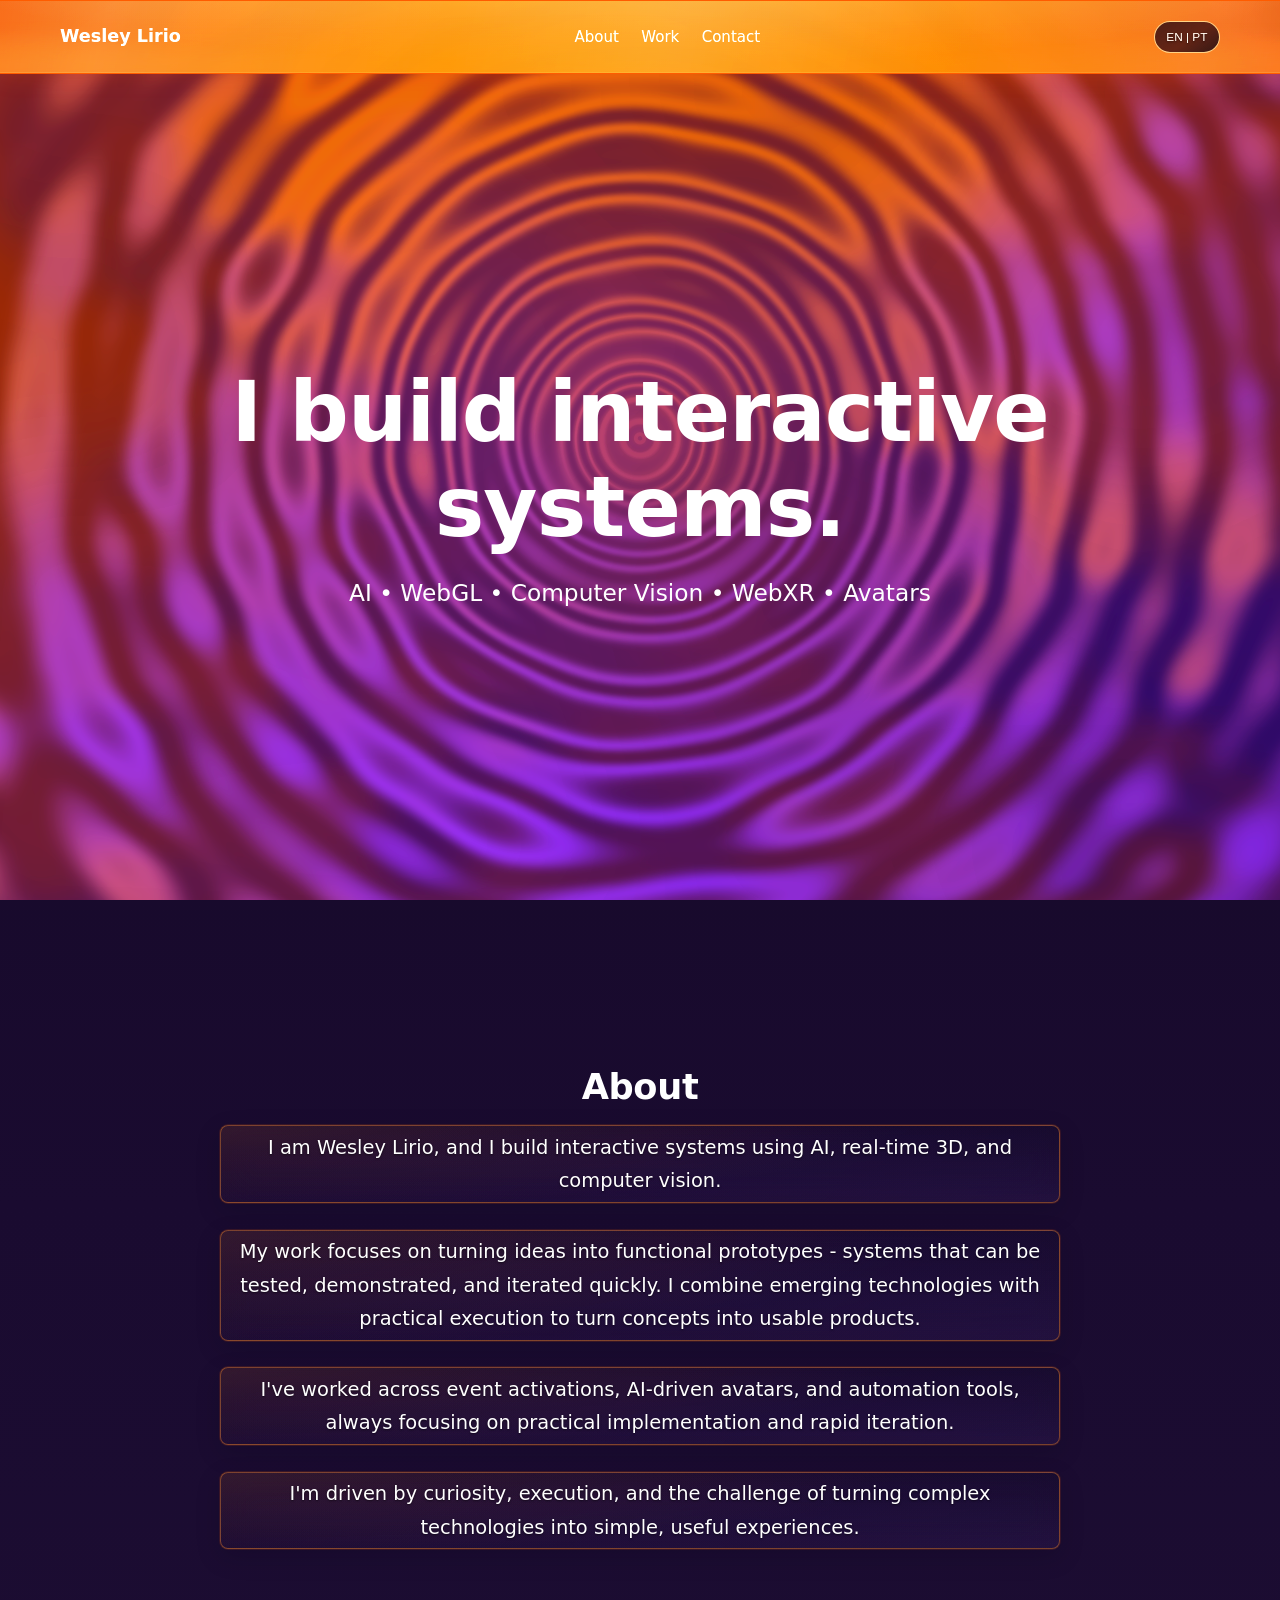
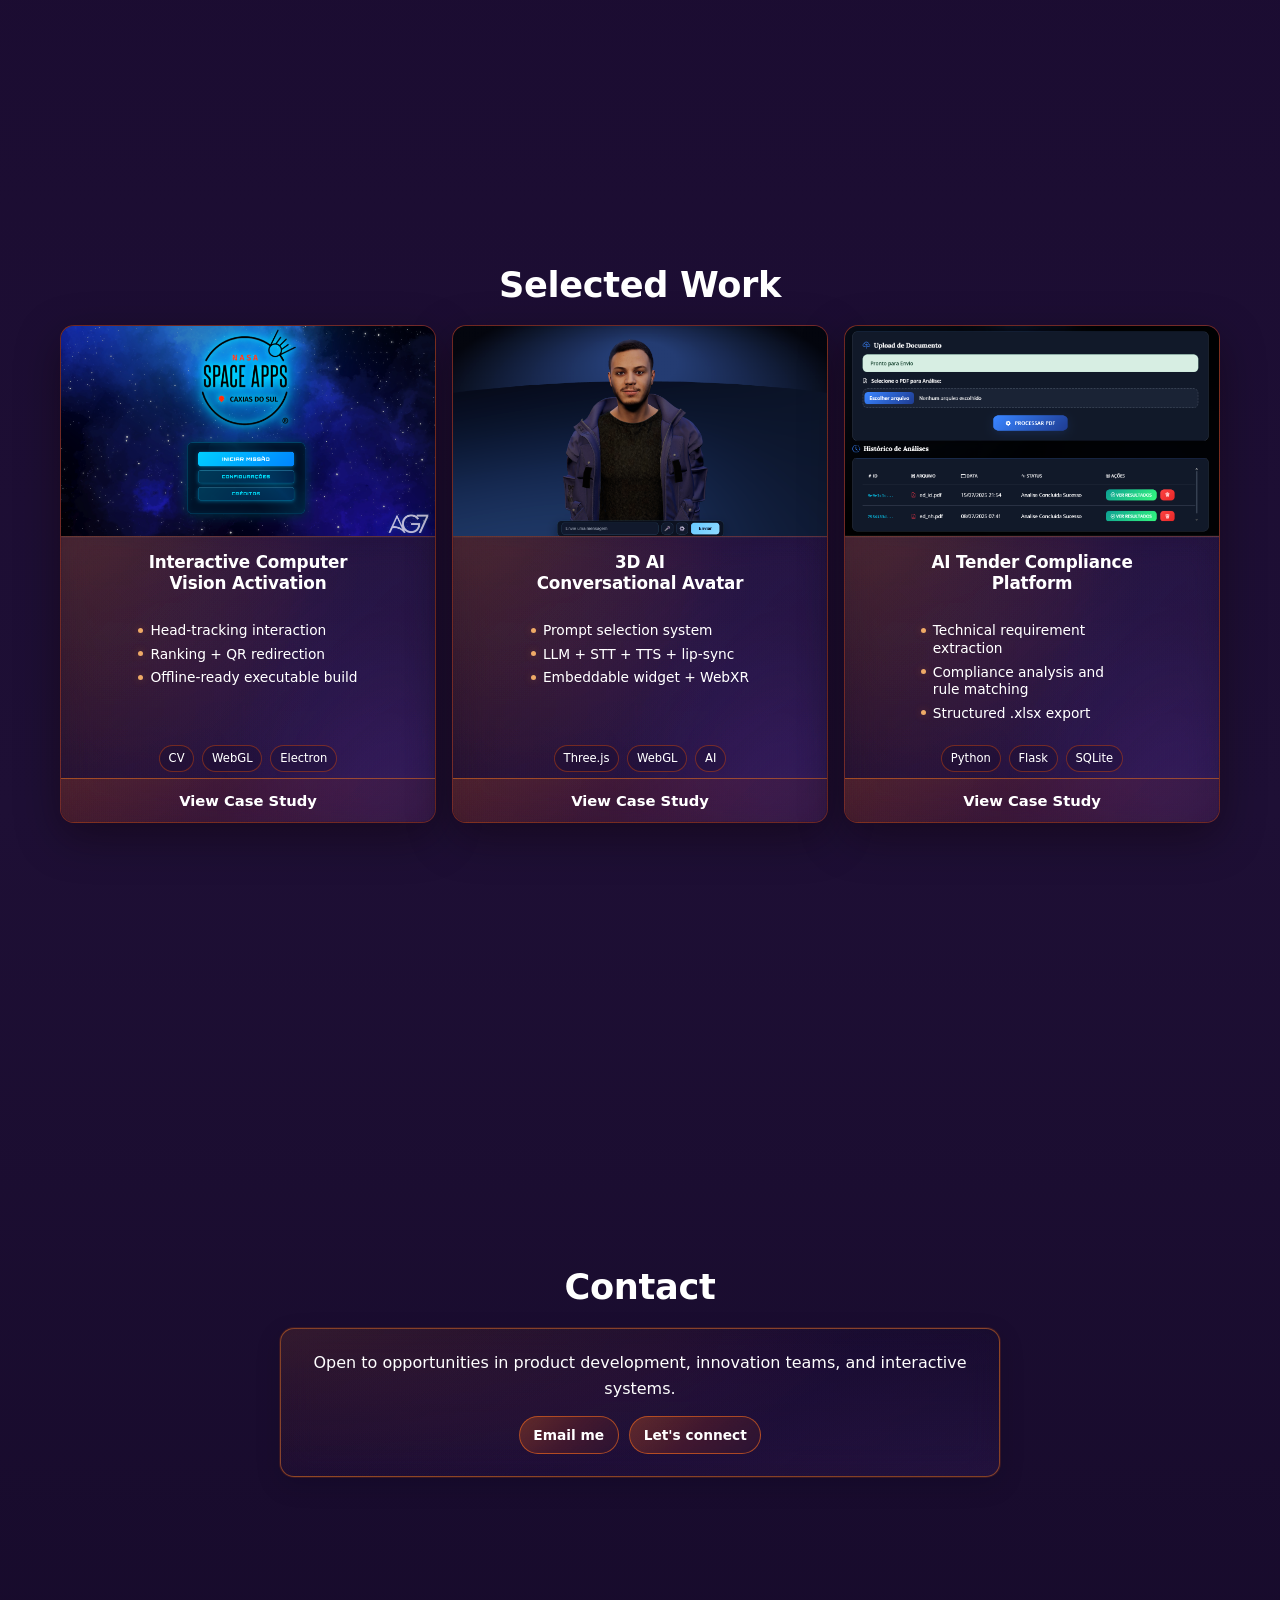
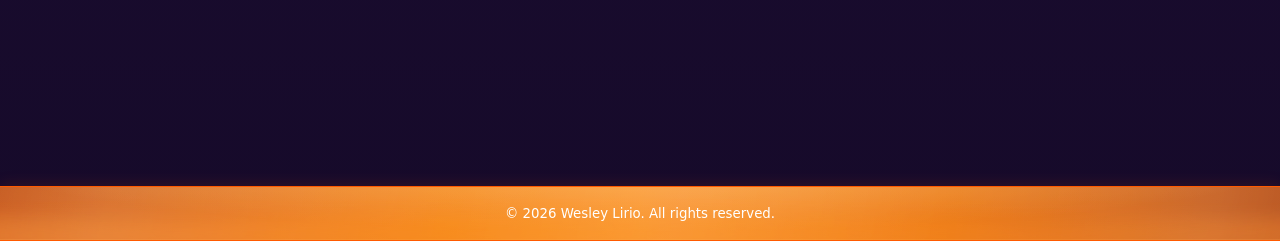
==== commit ea16c451: "Refine case studies, copy, and card layout" ====
--- a/index.html
+++ b/index.html
@@ -3,7 +3,7 @@
 <head>
   <meta charset="utf-8">
   <meta name="viewport" content="width=device-width, initial-scale=1">
-  <title>Portifolio</title>
+  <title>Portfolio | Wesley Lirio</title>
   <meta name="description" content="Creative Technologist portfolio focused on AI, real-time 3D, and computer vision interactive systems.">
   <meta property="og:title" content="Wesley Lirio | Creative Technologist">
   <meta property="og:description" content="I build interactive systems. AI, real-time 3D, computer vision.">
@@ -13,7 +13,7 @@
   <link rel="stylesheet" href="styles.css">
 </head>
 <body>
-  <a class="skip-link" href="#main-content">Skip to content</a>
+  <a class="skip-link" href="#main-content" data-i18n="skip_to_content">Skip to content</a>
 
   <header class="site-header" id="top">
     <div class="container header-inner">
@@ -46,9 +46,9 @@
         <h2 id="about-title" data-i18n="about_title">About</h2>
       </div>
       <p data-i18n="about_text_1">I am Wesley Lirio, and I build interactive systems using AI, real-time 3D, and computer vision.</p>
-      <p data-i18n="about_text_2">My work focuses on transforming ideas into functional prototypes - systems that can be tested, demonstrated, and iterated quickly. I combine emerging technologies with practical execution, turning concepts into usable products.</p>
+      <p data-i18n="about_text_2">My work focuses on turning ideas into functional prototypes - systems that can be tested, demonstrated, and iterated quickly. I combine emerging technologies with practical execution to turn concepts into usable products.</p>
       <p data-i18n="about_text_3">I've worked across event activations, AI-driven avatars, and automation tools, always focusing on practical implementation and rapid iteration.</p>
-      <p data-i18n="about_text_4">I'm driven by curiosity, execution, and the challenge of making complex technology feel simple and usable.</p>
+      <p data-i18n="about_text_4">I'm driven by curiosity, execution, and the challenge of turning complex technologies into simple, useful experiences.</p>
     </section>
 
     <section class="section container" id="work" aria-labelledby="work-title">
@@ -79,9 +79,8 @@
             </ul>
             <div class="tags" aria-label="Tags">
               <span>CV</span>
-              <span data-i18n="work_tag_events">Events</span>
               <span>WebGL</span>
-              <span data-i18n="work_tag_game">Game</span>
+              <span>Electron</span>
             </div>
             <a class="case-link" href="projects/activation.html"><span data-i18n="work_case_link">View case study</span></a>
           </div>
@@ -108,21 +107,21 @@
               <li data-i18n="work_2_b3">Embeddable widget + WebXR</li>
             </ul>
             <div class="tags" aria-label="Tags">
-              <span>3D</span>
+              <span>Three.js</span>
+              <span>WebGL</span>
               <span>AI</span>
-              <span>WebXR</span>
             </div>
             <a class="case-link" href="projects/avatar.html"><span data-i18n="work_case_link">View case study</span></a>
           </div>
         </article>
 
-        <article class="work-card" aria-label="AI-Assisted Tender Analysis">
+        <article class="work-card work-card--tender" aria-label="AI Tender Compliance Platform">
           <a class="card-link-wrap" href="projects/tender.html">
             <div class="media-wrap" data-video="assets/video/tender-preview.mp4">
               <div class="media-fallback" aria-hidden="true">
                 <span data-i18n="work_preview">Preview</span>
               </div>
-              <img src="assets/img/tender-thumb.png" alt="AI-Assisted Tender Analysis thumbnail" loading="lazy">
+              <img src="assets/img/tender-thumb.png" alt="AI Tender Compliance Platform thumbnail" loading="lazy">
               <video muted loop playsinline preload="none" aria-hidden="true">
                 <source src="assets/video/tender-preview.mp4" type="video/mp4">
               </video>
@@ -130,16 +129,16 @@
             </div>
           </a>
           <div class="card-body">
-            <h3 data-i18n="work_3_title">Compliance Automation for Bids</h3>
+            <h3 data-i18n="work_3_title">AI Tender Compliance Platform</h3>
             <ul>
               <li data-i18n="work_3_b1">Technical requirement extraction</li>
               <li data-i18n="work_3_b2">Compliance analysis and rule matching</li>
               <li data-i18n="work_3_b3">Structured .xlsx export</li>
             </ul>
             <div class="tags" aria-label="Tags">
-              <span data-i18n="work_tag_full_stack">Full-stack</span>
-              <span>AI</span>
-              <span data-i18n="work_tag_automation">Automation</span>
+              <span>Python</span>
+              <span>Flask</span>
+              <span>SQLite</span>
             </div>
             <a class="case-link" href="projects/tender.html"><span data-i18n="work_case_link">View case study</span></a>
           </div>
@@ -154,8 +153,8 @@
       <div class="contact-panel">
         <p data-i18n="contact_text">Open to opportunities in product development, innovation teams, and interactive systems.</p>
         <div class="contact-actions">
-          <a class="contact-cta" href="mailto:mechamedeley@gmail.com">Email me</a>
-          <a class="contact-cta" href="https://linkedin.com/in/wesleylirio" target="_blank" rel="noopener noreferrer">Let's connect</a>
+          <a class="contact-cta" href="mailto:mechamedeley@gmail.com" data-i18n="contact_email">Email me</a>
+          <a class="contact-cta" href="https://linkedin.com/in/wesleylirio" target="_blank" rel="noopener noreferrer" data-i18n="contact_connect">Let's connect</a>
         </div>
       </div>
     </section>
@@ -163,7 +162,7 @@
 
   <footer class="site-footer">
     <div class="container footer-inner">
-      <small>&copy; <span id="year"></span> Wesley. All rights reserved.</small>
+      <small>&copy; <span id="year"></span> Wesley Lirio. All rights reserved.</small>
     </div>
   </footer>
 
--- a/styles.css
+++ b/styles.css
@@ -217,6 +217,18 @@
   }
 }
 
+@keyframes orangeBorderPulse {
+  0% {
+    border-color: rgba(255, 96, 14, 0.55);
+  }
+  50% {
+    border-color: rgba(255, 140, 44, 0.86);
+  }
+  100% {
+    border-color: rgba(255, 96, 14, 0.55);
+  }
+}
+
 @keyframes waveRoll {
   0% {
     transform: translateX(-10%) translateY(4%) scaleX(1.06) scaleY(0.94);
@@ -365,13 +377,14 @@
   margin-inline: auto;
   padding: 0.28rem 0.6rem;
   border-radius: 0.5rem;
-  border: 1px solid rgba(255, 90, 0, 0.34);
-  background:
-    radial-gradient(140% 190% at 0% 0%, rgba(255, 132, 44, 0.1) 0%, rgba(255, 132, 44, 0) 58%),
-    radial-gradient(180% 220% at 100% 100%, rgba(152, 84, 255, 0.08) 0%, rgba(152, 84, 255, 0) 62%),
-    linear-gradient(140deg, rgba(45, 17, 74, 0.9) 0%, rgba(33, 14, 61, 0.9) 52%, rgba(22, 13, 48, 0.92) 100%);
-  backdrop-filter: blur(6px);
-  box-shadow: 0 0 0 1px rgba(255, 90, 0, 0.18), 0 6px 18px rgba(8, 7, 20, 0.24);
+  border: 1px solid rgba(255, 140, 44, 0.42);
+  background:
+    linear-gradient(180deg, rgba(12, 6, 22, 0.08), rgba(12, 6, 22, 0.02)),
+    radial-gradient(140% 190% at 0% 0%, rgba(255, 132, 44, 0.12) 0%, rgba(255, 132, 44, 0) 58%),
+    radial-gradient(180% 220% at 100% 100%, rgba(152, 84, 255, 0.1) 0%, rgba(152, 84, 255, 0) 62%),
+    linear-gradient(140deg, rgba(28, 12, 48, 0.34) 0%, rgba(20, 10, 38, 0.28) 52%, rgba(13, 8, 28, 0.4) 100%);
+  backdrop-filter: blur(16px) saturate(1.15);
+  box-shadow: 0 0 0 1px rgba(255, 90, 0, 0.14), 0 8px 24px rgba(8, 7, 20, 0.18);
   text-shadow: 0 1px 2px rgba(0, 0, 0, 0.5);
 }
 
@@ -410,7 +423,9 @@
 .work-grid {
   display: grid;
   grid-template-columns: repeat(3, minmax(0, 1fr));
+  grid-auto-rows: 1fr;
   gap: 1rem;
+  align-items: stretch;
 }
 
 #work {
@@ -420,16 +435,37 @@
 }
 
 .work-card {
+  position: relative;
+  height: 100%;
+  display: flex;
+  flex-direction: column;
   border: 1px solid var(--border);
   border-radius: var(--radius);
   overflow: hidden;
   background:
+    linear-gradient(180deg, rgba(12, 6, 22, 0.08), rgba(12, 6, 22, 0.02)),
     radial-gradient(140% 190% at 0% 0%, rgba(255, 132, 44, 0.12) 0%, rgba(255, 132, 44, 0) 58%),
     radial-gradient(180% 220% at 100% 100%, rgba(152, 84, 255, 0.1) 0%, rgba(152, 84, 255, 0) 62%),
-    linear-gradient(140deg, rgba(44, 17, 74, 0.92) 0%, rgba(32, 14, 60, 0.92) 52%, rgba(21, 13, 46, 0.94) 100%);
+    linear-gradient(140deg, rgba(28, 12, 48, 0.34) 0%, rgba(20, 10, 38, 0.28) 52%, rgba(13, 8, 28, 0.4) 100%);
   box-shadow: var(--shadow);
   animation: orangeEdgePulse 5.6s ease-in-out infinite;
-  filter: saturate(1.01) brightness(1.01);
+  backdrop-filter: blur(16px) saturate(1.15);
+  filter: saturate(1.04) brightness(1.03);
+  isolation: isolate;
+}
+
+.work-card::before {
+  content: "";
+  position: absolute;
+  inset: 1px;
+  border-radius: calc(var(--radius) - 1px);
+  pointer-events: none;
+  background:
+    radial-gradient(90% 72% at 16% 10%, rgba(255, 182, 92, 0.12) 0%, rgba(255, 182, 92, 0) 58%),
+    radial-gradient(76% 68% at 86% 100%, rgba(172, 108, 255, 0.1) 0%, rgba(172, 108, 255, 0) 62%),
+    linear-gradient(180deg, rgba(255, 255, 255, 0.04), rgba(255, 255, 255, 0));
+  opacity: 0.92;
+  z-index: 0;
 }
 
 .work-card:hover,
@@ -440,14 +476,16 @@
 
 .card-link-wrap {
   display: block;
+  position: relative;
+  z-index: 1;
 }
 
 .media-wrap {
   position: relative;
   aspect-ratio: 16 / 9;
   background:
-    radial-gradient(120% 160% at 20% 10%, rgba(255, 144, 58, 0.26) 0%, rgba(255, 144, 58, 0) 56%),
-    linear-gradient(120deg, rgba(138, 58, 28, 0.92), rgba(86, 36, 34, 0.94), rgba(52, 21, 44, 0.96));
+    radial-gradient(120% 160% at 20% 10%, rgba(255, 144, 58, 0.3) 0%, rgba(255, 144, 58, 0) 56%),
+    linear-gradient(120deg, rgba(138, 58, 28, 0.8), rgba(86, 36, 34, 0.78), rgba(52, 21, 44, 0.82));
   overflow: hidden;
 }
 
@@ -498,21 +536,34 @@
   padding: 0.9rem;
   text-align: center;
   background:
-    radial-gradient(140% 190% at 0% 0%, rgba(255, 132, 44, 0.1) 0%, rgba(255, 132, 44, 0) 58%),
-    radial-gradient(180% 220% at 100% 100%, rgba(152, 84, 255, 0.08) 0%, rgba(152, 84, 255, 0) 62%),
-    linear-gradient(140deg, rgba(45, 17, 74, 0.93) 0%, rgba(33, 14, 61, 0.93) 52%, rgba(22, 13, 48, 0.95) 100%);
+    linear-gradient(180deg, rgba(12, 6, 22, 0.08), rgba(12, 6, 22, 0.02)),
+    radial-gradient(140% 190% at 0% 0%, rgba(255, 132, 44, 0.12) 0%, rgba(255, 132, 44, 0) 58%),
+    radial-gradient(180% 220% at 100% 100%, rgba(152, 84, 255, 0.1) 0%, rgba(152, 84, 255, 0) 62%),
+    linear-gradient(140deg, rgba(28, 12, 48, 0.34) 0%, rgba(20, 10, 38, 0.28) 52%, rgba(13, 8, 28, 0.4) 100%);
   display: flex;
   flex-direction: column;
-  min-height: 254px;
+  align-items: center;
+  flex: 1 1 auto;
+  min-height: 266px;
+  border-top: 1px solid rgba(255, 140, 44, 0.24);
+  box-shadow: inset 0 1px 0 rgba(255, 255, 255, 0.03);
+  backdrop-filter: blur(16px) saturate(1.15);
 }
 
 .card-body h3 {
   font-size: 1.05rem;
-  margin-bottom: 0.5rem;
-  min-height: 2.3rem;
-  display: flex;
+  margin: 0;
+  height: 4.4rem;
+  display: -webkit-box;
   align-items: center;
-  justify-content: center;
+  line-height: 1.25;
+  overflow: hidden;
+  text-wrap: balance;
+  white-space: pre-line;
+  width: min(100%, 15rem);
+  text-align: center;
+  -webkit-line-clamp: 2;
+  -webkit-box-orient: vertical;
 }
 
 .card-body p {
@@ -522,29 +573,55 @@
 }
 
 .card-body ul {
-  margin: 0.1rem auto 0.35rem;
+  margin: 0 auto;
   padding-left: 0;
-  text-align: center;
-  list-style-position: inside;
-  width: 100%;
-  min-height: 6.5rem;
+  list-style: none;
+  width: fit-content;
+  max-width: min(100%, 15rem);
+  height: 6.9rem;
   color: #ffffff;
   font-size: 0.86rem;
+  display: flex;
+  flex-direction: column;
+  justify-content: flex-start;
+  gap: 0.35rem;
+  text-align: left;
 }
 
 .card-body li {
-  margin-bottom: 0.38rem;
+  margin: 0;
+  display: flex;
+  align-items: flex-start;
+  justify-content: flex-start;
+  line-height: 1.3;
+  gap: 0.45rem;
+  text-wrap: pretty;
+}
+
+.card-body li::before {
+  content: "";
+  width: 0.3rem;
+  height: 0.3rem;
+  border-radius: 999px;
+  flex: 0 0 0.3rem;
+  margin-top: 0.35rem;
+  background: rgba(255, 186, 110, 0.88);
+  box-shadow: 0 0 8px rgba(255, 140, 44, 0.28);
+}
+
+.work-card--tender .card-body ul {
+  max-width: min(100%, 13.9rem);
 }
 
 .tags {
   display: flex;
   flex-wrap: wrap;
   gap: 0.5rem;
-  margin-top: 0;
-  margin-bottom: 0.35rem;
+  margin: 0.35rem auto 0;
   justify-content: center;
   align-items: center;
-  min-height: 2rem;
+  width: min(100%, 15rem);
+  min-height: 2.5rem;
 }
 
 .tags span {
@@ -565,7 +642,7 @@
   color: #ffffff;
   font-size: 0.92rem;
   font-weight: 600;
-  margin-top: 0.12rem;
+  margin-top: auto;
   width: calc(100% + 1.8rem);
   margin-left: -0.9rem;
   margin-right: -0.9rem;
@@ -605,12 +682,13 @@
   border: 1px solid rgba(255, 126, 30, 0.46);
   border-radius: 14px;
   background:
-    radial-gradient(140% 190% at 0% 0%, rgba(255, 132, 44, 0.2) 0%, rgba(255, 132, 44, 0) 56%),
-    radial-gradient(180% 220% at 100% 100%, rgba(152, 84, 255, 0.18) 0%, rgba(152, 84, 255, 0) 60%),
-    linear-gradient(140deg, rgba(52, 18, 84, 0.9) 0%, rgba(38, 15, 70, 0.9) 52%, rgba(24, 13, 52, 0.92) 100%);
-  box-shadow: 0 0 0 1px rgba(255, 124, 36, 0.34), 0 0 30px rgba(255, 124, 36, 0.24);
-  backdrop-filter: blur(3px);
-  filter: saturate(1.12) brightness(1.08);
+    linear-gradient(180deg, rgba(12, 6, 22, 0.08), rgba(12, 6, 22, 0.02)),
+    radial-gradient(140% 190% at 0% 0%, rgba(255, 132, 44, 0.12) 0%, rgba(255, 132, 44, 0) 58%),
+    radial-gradient(180% 220% at 100% 100%, rgba(152, 84, 255, 0.1) 0%, rgba(152, 84, 255, 0) 62%),
+    linear-gradient(140deg, rgba(28, 12, 48, 0.34) 0%, rgba(20, 10, 38, 0.28) 52%, rgba(13, 8, 28, 0.4) 100%);
+  box-shadow: 0 0 0 1px rgba(255, 90, 0, 0.14), 0 8px 24px rgba(8, 7, 20, 0.18);
+  backdrop-filter: blur(16px) saturate(1.15);
+  filter: none;
   animation: contactPanelDrift 6.6s ease-in-out infinite alternate;
 }
 
@@ -744,6 +822,8 @@
 
 .project-main {
   padding-top: 1.2rem;
+  display: grid;
+  gap: 1rem;
 }
 
 .back-link {
@@ -756,8 +836,7 @@
 }
 
 .project-header {
-  margin-top: 1.5rem;
-  margin-bottom: 2rem;
+  margin: 0;
 }
 
 .project-header h1 {
@@ -786,14 +865,14 @@
   border-radius: var(--radius);
   padding: 1rem;
   text-align: center;
-  animation: orangeEdgePulse 5.6s ease-in-out infinite;
+  animation: orangeBorderPulse 5.6s ease-in-out infinite;
   box-shadow: var(--shadow);
 }
 
 .project-block:hover,
 .project-block:focus-within {
   border-color: var(--border-hot);
-  box-shadow: 0 0 0 1px rgba(255, 90, 0, 0.32), 0 0 22px rgba(255, 90, 0, 0.18);
+  box-shadow: var(--shadow);
 }
 
 .project-block h2 {
@@ -815,7 +894,7 @@
   padding: 0.2rem 0.55rem;
   font-size: 0.8rem;
   color: #ffffff;
-  animation: orangeEdgePulse 5.6s ease-in-out infinite;
+  animation: orangeBorderPulse 5.6s ease-in-out infinite;
 }
 
 .video-placeholder {
@@ -950,8 +1029,7 @@
 .project-carousel-block {
   display: grid;
   gap: 0.8rem;
-  max-width: 860px;
-  margin-inline: auto;
+  width: 100%;
 }
 
 .project-carousel-figure {
@@ -1006,16 +1084,18 @@
 
 @media (max-width: 980px) {
   .header-inner {
-    grid-template-columns: 1fr auto;
+    grid-template-columns: 1fr;
     grid-template-areas:
-      "brand lang"
-      "nav nav";
+      "brand"
+      "nav";
     gap: 0.6rem;
-    padding: 0.5rem 0 0.7rem;
+    padding: 2.2rem 0 0.7rem;
   }
 
   .brand {
     grid-area: brand;
+    justify-self: center;
+    text-align: center;
   }
 
   nav {
@@ -1023,12 +1103,13 @@
   }
 
   .lang-toggle {
-    grid-area: lang;
-    justify-self: end;
+    position: absolute;
+    top: 0.5rem;
+    right: 0;
   }
 
   .nav-list {
-    justify-content: flex-start;
+    justify-content: center;
     flex-wrap: wrap;
   }
 
